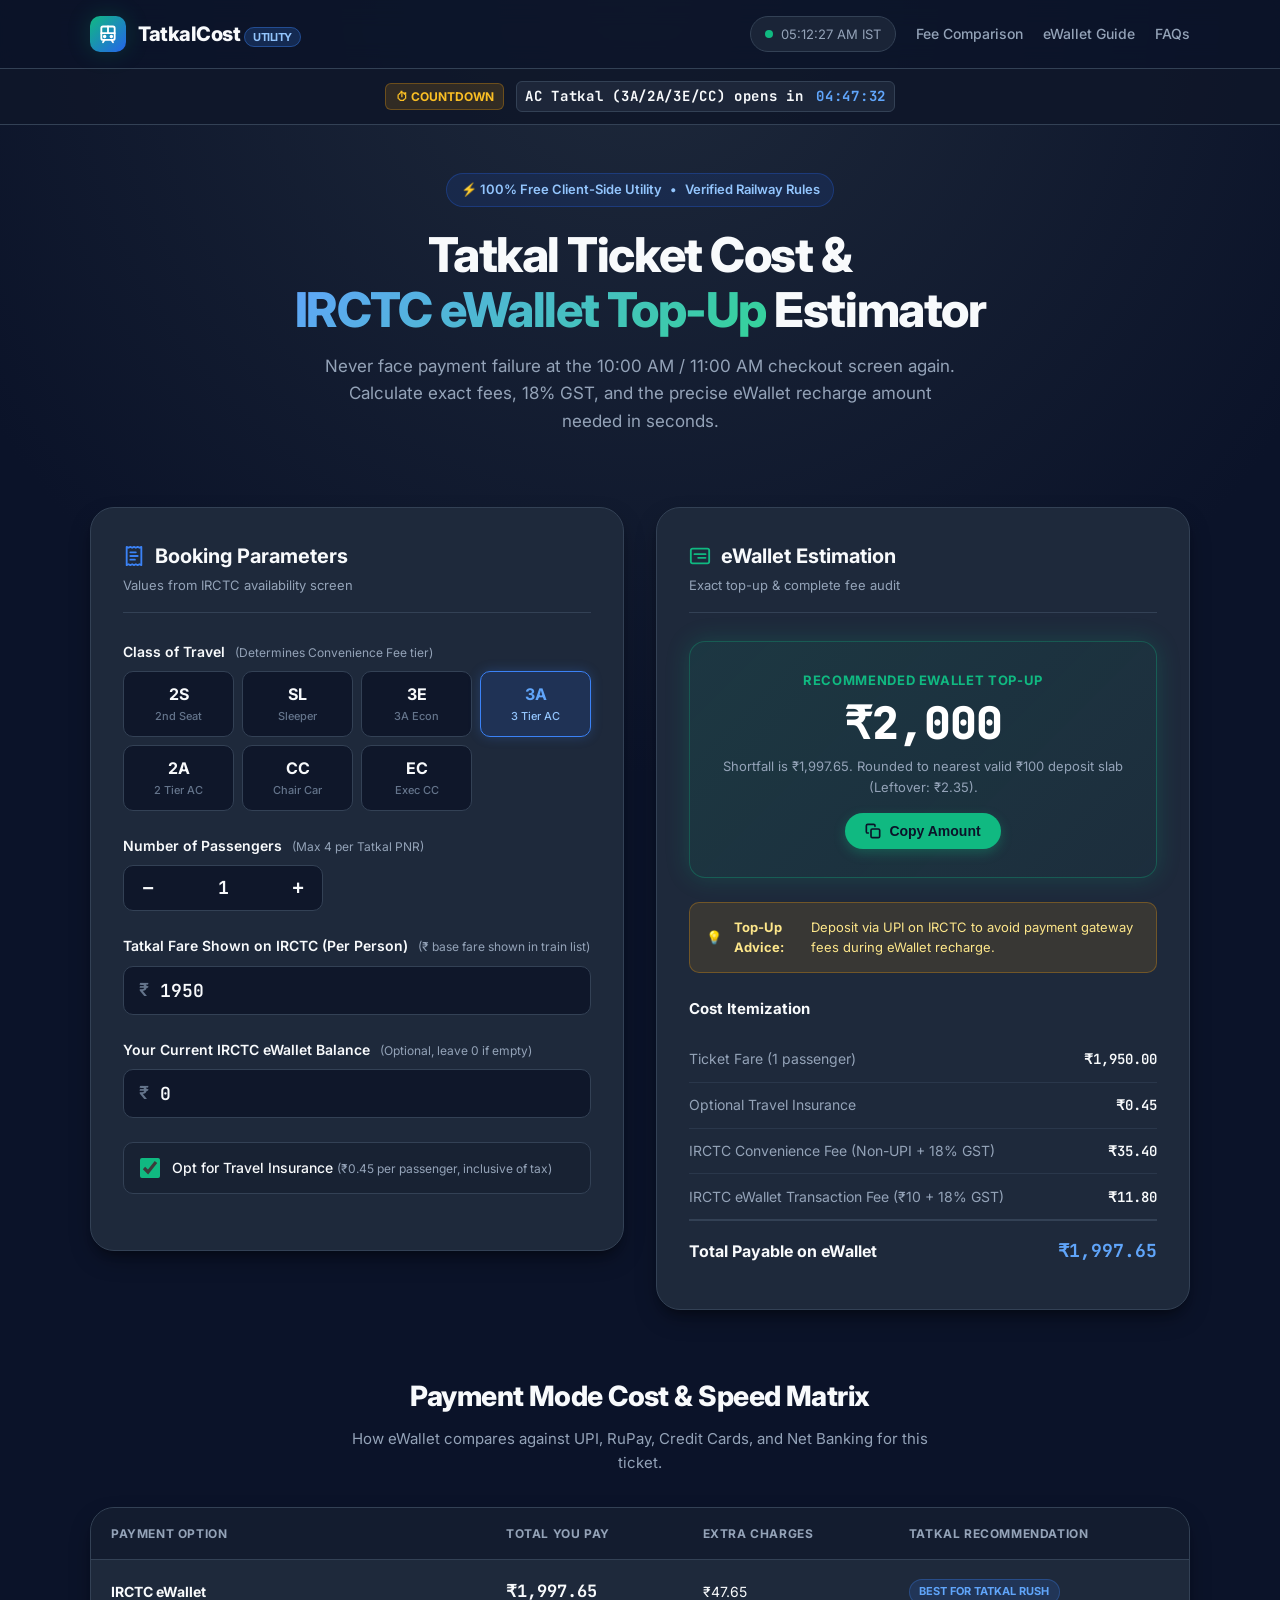
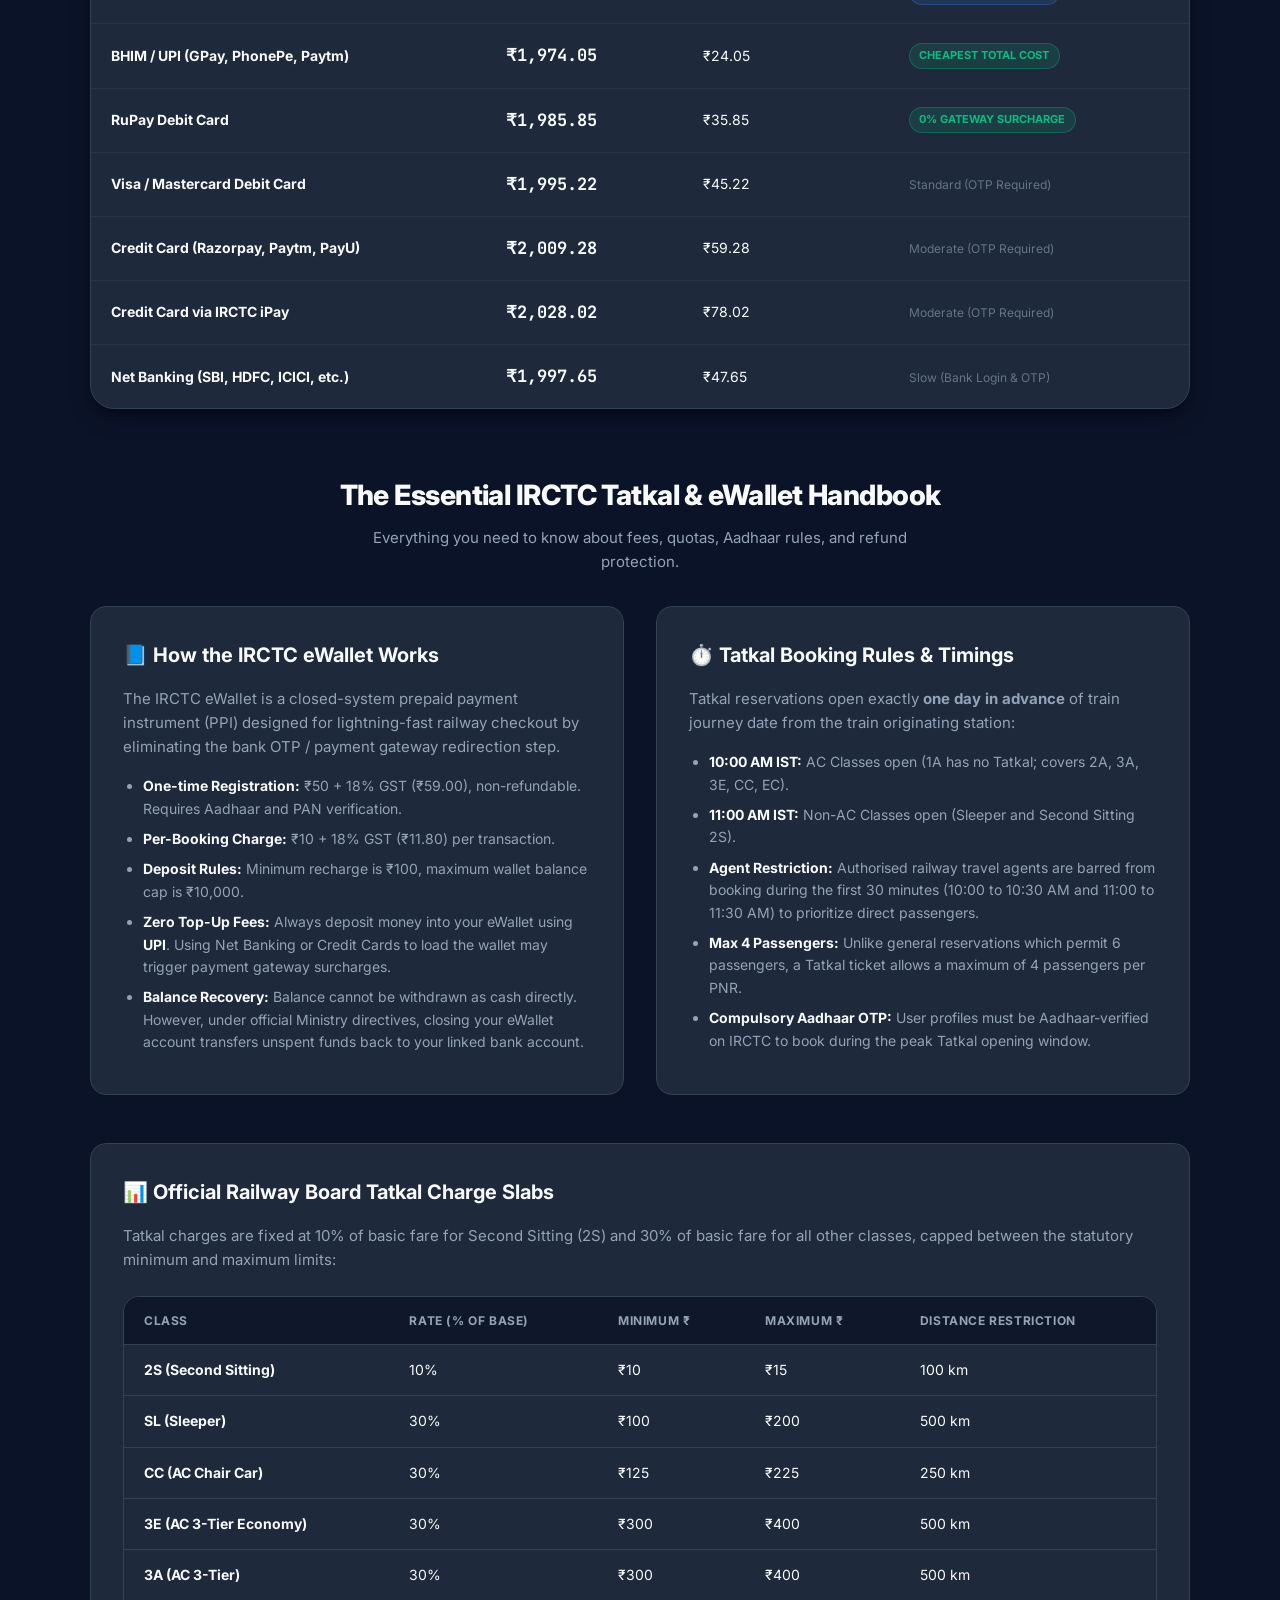
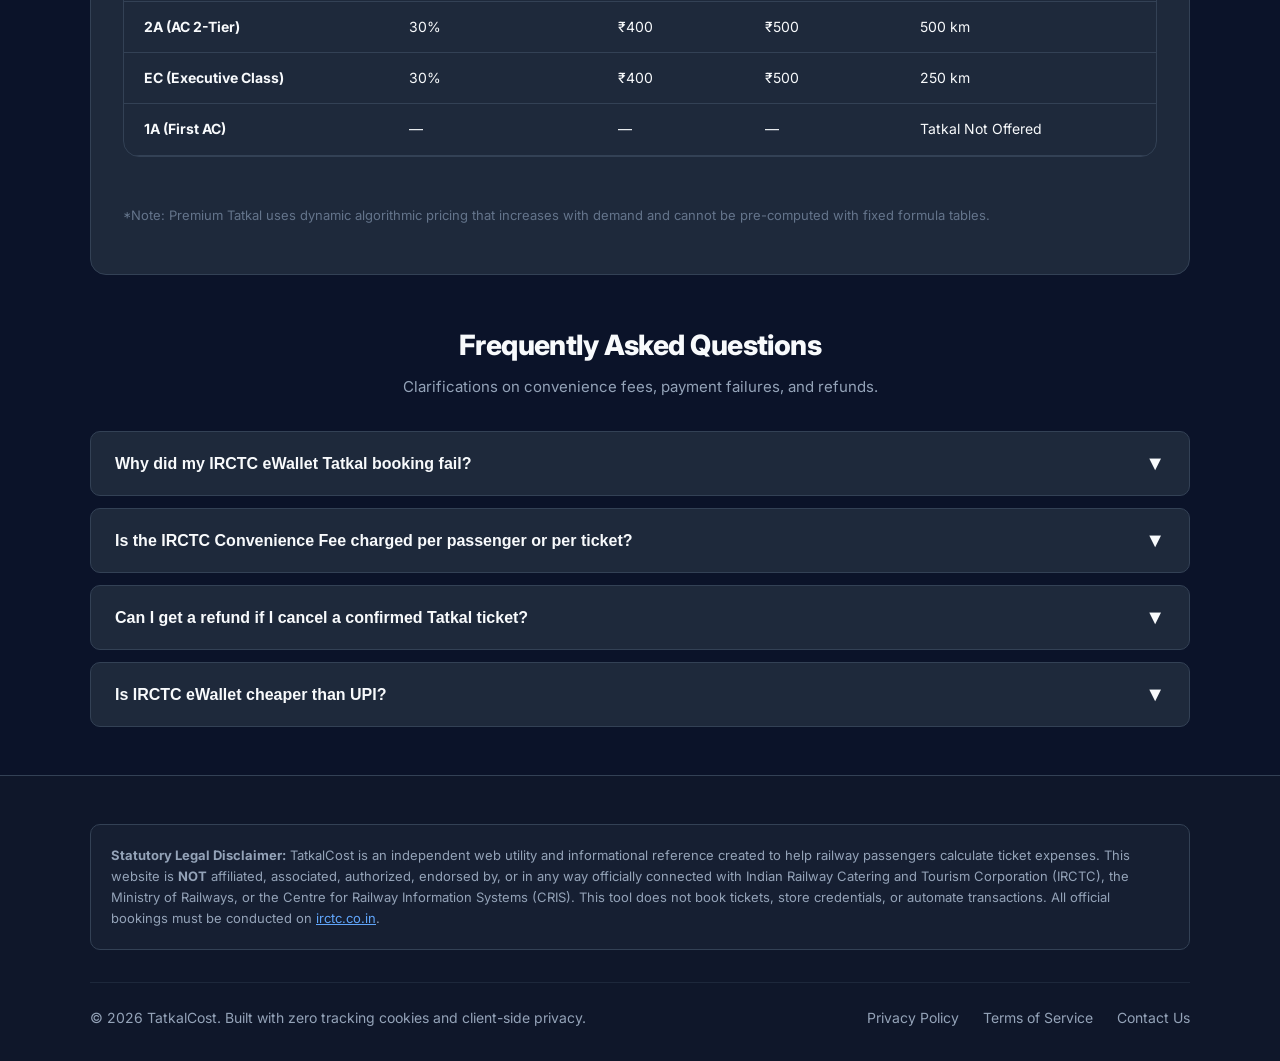
==== index.html @ 0578102b "feat(ui): complete calculator UI, payment matrix, guides, and policy pages" ====
<!DOCTYPE html>
<html lang="en">
<head>
  <meta charset="UTF-8">
  <meta name="viewport" content="width=device-width, initial-scale=1.0">
  <title>Tatkal Ticket Cost & IRCTC eWallet Top-Up Estimator | Live Fare Calculator</title>
  <meta name="description" content="Calculate the exact total payable for Indian Railways Tatkal tickets, find the precise IRCTC eWallet top-up amount needed, and compare payment gateway charges across UPI, Cards, and Net Banking.">
  <meta name="keywords" content="tatkal ticket cost, irctc ewallet top up calculator, irctc convenience fee, tatkal charges per class, irctc payment gateway charges, tatkal booking time">
  <link rel="canonical" href="https://tatkalcost.in/">

  <!-- Open Graph / Social Meta -->
  <meta property="og:type" content="website">
  <meta property="og:title" content="Tatkal Ticket Cost & IRCTC eWallet Top-Up Estimator">
  <meta property="og:description" content="Prevent Tatkal booking failure. Calculate the exact eWallet top-up amount needed including convenience fees and 18% GST before 10 AM / 11 AM.">
  <meta property="og:url" content="https://tatkalcost.in/">
  <meta name="twitter:card" content="summary_large_image">

  <!-- Stylesheets -->
  <link rel="stylesheet" href="css/tokens.css">
  <link rel="stylesheet" href="css/main.css">
  <link rel="stylesheet" href="css/responsive.css">

  <!-- Structured Data (JSON-LD) for SEO -->
  <script type="application/ld+json">
  {
    "@context": "https://schema.org",
    "@type": "WebApplication",
    "name": "Tatkal Ticket Cost & eWallet Estimator",
    "url": "https://tatkalcost.in/",
    "applicationCategory": "UtilityApplication",
    "operatingSystem": "All",
    "description": "Calculates real-world Tatkal ticket costs, IRCTC convenience fees, and exact eWallet deposit requirements for Indian Railways bookings.",
    "offers": {
      "@type": "Offer",
      "price": "0",
      "priceCurrency": "INR"
    }
  }
  </script>
</head>
<body>

  <!-- Site Navigation Header -->
  <header class="site-header">
    <div class="container nav-wrap">
      <a href="index.html" class="brand-logo" aria-label="TatkalCost Home">
        <div class="brand-icon">
          <svg width="20" height="20" viewBox="0 0 24 24" fill="none" stroke="currentColor" stroke-width="2.2" stroke-linecap="round" stroke-linejoin="round">
            <rect x="4" y="3" width="16" height="16" rx="2"></rect>
            <path d="M4 11h16"></path>
            <path d="M12 3v8"></path>
            <path d="m8 19-2 3"></path>
            <path d="m18 22-2-3"></path>
            <circle cx="8" cy="15" r="1"></circle>
            <circle cx="16" cy="15" r="1"></circle>
          </svg>
        </div>
        <span>TatkalCost<span class="brand-badge">Utility</span></span>
      </a>

      <div class="nav-actions">
        <div class="ist-pill" title="Synchronized Indian Standard Time">
          <span class="ist-dot"></span>
          <span id="ist-clock">Loading IST...</span>
        </div>
        <a href="#payment-matrix" class="nav-link">Fee Comparison</a>
        <a href="#ewallet-guide" class="nav-link">eWallet Guide</a>
        <a href="#faq-section" class="nav-link">FAQs</a>
      </div>
    </div>
  </header>

  <!-- Live Tatkal Countdown Banner -->
  <div class="countdown-banner" role="region" aria-label="Tatkal Opening Status">
    <div class="container countdown-content">
      <span id="tatkal-status-tag" class="countdown-tag tag-waiting">⏱ COUNTDOWN</span>
      <span id="tatkal-countdown-digits" class="countdown-digits">Calculating Tatkal opening window...</span>
    </div>
  </div>

  <main class="container">
    <!-- Hero Introduction -->
    <section class="hero-section">
      <div class="hero-pill">
        <span>⚡ 100% Free Client-Side Utility</span>
        <span>•</span>
        <span>Verified Railway Rules</span>
      </div>
      <h1 class="hero-title">
        Tatkal Ticket Cost & <br><span class="text-gradient">IRCTC eWallet Top-Up</span> Estimator
      </h1>
      <p class="hero-subtitle">
        Never face payment failure at the 10:00 AM / 11:00 AM checkout screen again. Calculate exact fees, 18% GST, and the precise eWallet recharge amount needed in seconds.
      </p>
    </section>

    <!-- Main Calculator Grid -->
    <div class="calculator-grid">
      <!-- Input Controls Card -->
      <section class="app-card" aria-labelledby="calc-input-heading">
        <div class="card-title-wrap">
          <div>
            <h2 id="calc-input-heading" class="card-title">
              <svg width="22" height="22" viewBox="0 0 24 24" fill="none" stroke="currentColor" stroke-width="2" stroke-linecap="round" stroke-linejoin="round" color="#3b82f6">
                <path d="M4 2v20l2-1 2 1 2-1 2 1 2-1 2 1 2-1 2 1V2l-2 1-2-1-2 1-2-1-2 1-2-1-2 1Z"></path>
                <path d="M14 8H8"></path>
                <path d="M16 12H8"></path>
                <path d="M13 16H8"></path>
              </svg>
              Booking Parameters
            </h2>
            <p class="card-subtitle">Values from IRCTC availability screen</p>
          </div>
        </div>

        <!-- 1. Travel Class Selector -->
        <div class="form-group">
          <label class="form-label">
            Class of Travel
            <span class="label-help">(Determines Convenience Fee tier)</span>
          </label>
          <div class="class-pills">
            <div>
              <input type="radio" id="class-2s" name="travel_class" value="2S" class="class-pill-input">
              <label for="class-2s" class="class-pill-label">
                <span class="pill-code">2S</span>
                <span class="pill-type">2nd Seat</span>
              </label>
            </div>
            <div>
              <input type="radio" id="class-sl" name="travel_class" value="SL" class="class-pill-input">
              <label for="class-sl" class="class-pill-label">
                <span class="pill-code">SL</span>
                <span class="pill-type">Sleeper</span>
              </label>
            </div>
            <div>
              <input type="radio" id="class-3e" name="travel_class" value="3E" class="class-pill-input">
              <label for="class-3e" class="class-pill-label">
                <span class="pill-code">3E</span>
                <span class="pill-type">3A Econ</span>
              </label>
            </div>
            <div>
              <input type="radio" id="class-3a" name="travel_class" value="3A" class="class-pill-input" checked>
              <label for="class-3a" class="class-pill-label">
                <span class="pill-code">3A</span>
                <span class="pill-type">3 Tier AC</span>
              </label>
            </div>
            <div>
              <input type="radio" id="class-2a" name="travel_class" value="2A" class="class-pill-input">
              <label for="class-2a" class="class-pill-label">
                <span class="pill-code">2A</span>
                <span class="pill-type">2 Tier AC</span>
              </label>
            </div>
            <div>
              <input type="radio" id="class-cc" name="travel_class" value="CC" class="class-pill-input">
              <label for="class-cc" class="class-pill-label">
                <span class="pill-code">CC</span>
                <span class="pill-type">Chair Car</span>
              </label>
            </div>
            <div>
              <input type="radio" id="class-ec" name="travel_class" value="EC" class="class-pill-input">
              <label for="class-ec" class="class-pill-label">
                <span class="pill-code">EC</span>
                <span class="pill-type">Exec CC</span>
              </label>
            </div>
          </div>
        </div>

        <!-- 2. Passenger Stepper -->
        <div class="form-group">
          <label class="form-label">
            Number of Passengers
            <span class="label-help">(Max 4 per Tatkal PNR)</span>
          </label>
          <div class="passenger-stepper">
            <button type="button" id="btn-pax-minus" class="step-btn" aria-label="Decrease passenger count">−</button>
            <span id="pax-count-display" class="step-value">1</span>
            <button type="button" id="btn-pax-plus" class="step-btn" aria-label="Increase passenger count">+</button>
          </div>
        </div>

        <!-- 3. Base Tatkal Fare Input -->
        <div class="form-group">
          <label for="base-fare-input" class="form-label">
            Tatkal Fare Shown on IRCTC (Per Person)
            <span class="label-help">(₹ base fare shown in train list)</span>
          </label>
          <div class="input-with-prefix">
            <span class="currency-prefix">₹</span>
            <input type="number" id="base-fare-input" class="text-input" value="1950" min="0" step="10" placeholder="e.g. 1950" required>
          </div>
        </div>

        <!-- 4. Current eWallet Balance Input -->
        <div class="form-group">
          <label for="wallet-bal-input" class="form-label">
            Your Current IRCTC eWallet Balance
            <span class="label-help">(Optional, leave 0 if empty)</span>
          </label>
          <div class="input-with-prefix">
            <span class="currency-prefix">₹</span>
            <input type="number" id="wallet-bal-input" class="text-input" value="0" min="0" step="50" placeholder="0">
          </div>
        </div>

        <!-- 5. Travel Insurance Checkbox -->
        <div class="form-group">
          <label class="checkbox-wrap">
            <input type="checkbox" id="insurance-toggle" class="custom-checkbox" checked>
            <div>
              <span class="checkbox-text">Opt for Travel Insurance</span>
              <span class="checkbox-subtext">(₹0.45 per passenger, inclusive of tax)</span>
            </div>
          </label>
        </div>
      </section>

      <!-- Results & Breakdown Card -->
      <section class="app-card" aria-labelledby="calc-output-heading">
        <div class="card-title-wrap">
          <div>
            <h2 id="calc-output-heading" class="card-title">
              <svg width="22" height="22" viewBox="0 0 24 24" fill="none" stroke="currentColor" stroke-width="2" stroke-linecap="round" stroke-linejoin="round" color="#10b981">
                <rect x="2" y="4" width="20" height="16" rx="2"></rect>
                <path d="M6 10h12"></path>
                <path d="M10 14h8"></path>
              </svg>
              eWallet Estimation
            </h2>
            <p class="card-subtitle">Exact top-up & complete fee audit</p>
          </div>
        </div>

        <!-- Hero Top-Up Pill Box -->
        <div class="result-hero-box">
          <div class="result-hero-label">Recommended eWallet Top-Up</div>
          <div id="res-topup-amount" class="result-hero-amount">₹2,000</div>
          <div id="res-topup-note" class="result-hero-note">Shortfall is ₹1,997.65. Rounded to nearest valid ₹100 deposit slab.</div>
          <div class="copy-btn-wrap">
            <button type="button" id="copy-amount-btn" class="btn-primary" aria-label="Copy top-up amount">
              <svg width="16" height="16" viewBox="0 0 24 24" fill="none" stroke="currentColor" stroke-width="2.5" stroke-linecap="round" stroke-linejoin="round">
                <rect x="9" y="9" width="13" height="13" rx="2" ry="2"></rect>
                <path d="M5 15H4a2 2 0 0 1-2-2V4a2 2 0 0 1 2-2h9a2 2 0 0 1 2 2v1"></path>
              </svg>
              Copy Amount
            </button>
          </div>
        </div>

        <!-- Dynamic Context Alert -->
        <div id="res-alert-box" class="alert-box alert-warning">
          💡 <strong>Top-Up Advice:</strong> Deposit via UPI on IRCTC to avoid payment gateway fees during eWallet recharge.
        </div>

        <!-- Granular Breakdown Table -->
        <h3 style="font-size:0.9375rem;font-weight:700;margin-top:1.5rem;color:var(--text-main);">Cost Itemization</h3>
        <table class="breakdown-table">
          <tbody>
            <tr>
              <td>Ticket Fare (<span id="breakdown-pax-count">1</span> passenger)</td>
              <td id="breakdown-ticket-fare">₹1,950.00</td>
            </tr>
            <tr>
              <td>Optional Travel Insurance</td>
              <td id="breakdown-insurance">₹0.45</td>
            </tr>
            <tr>
              <td>IRCTC Convenience Fee (Non-UPI + 18% GST)</td>
              <td id="breakdown-convenience-fee">₹35.40</td>
            </tr>
            <tr>
              <td>IRCTC eWallet Transaction Fee (₹10 + 18% GST)</td>
              <td id="breakdown-wallet-fee">₹11.80</td>
            </tr>
            <tr class="total-row">
              <td>Total Payable on eWallet</td>
              <td id="breakdown-total-payable">₹1,997.65</td>
            </tr>
          </tbody>
        </table>
      </section>
    </div>

    <!-- Multi-Payment Mode Comparison Section -->
    <section id="payment-matrix" class="editorial-hub">
      <div class="section-header-wrap">
        <h2 class="section-title">Payment Mode Cost & Speed Matrix</h2>
        <p class="section-subtitle">
          How eWallet compares against UPI, RuPay, Credit Cards, and Net Banking for this ticket.
        </p>
      </div>

      <div class="matrix-table-wrap">
        <table class="matrix-table">
          <thead>
            <tr>
              <th>Payment Option</th>
              <th>Total You Pay</th>
              <th>Extra Charges</th>
              <th>Tatkal Recommendation</th>
            </tr>
          </thead>
          <tbody id="matrix-tbody">
            <!-- Dynamically populated by js/app.js -->
          </tbody>
        </table>
      </div>
    </section>

    <!-- Comprehensive Editorial Guides (AdSense Quality Hub) -->
    <article id="ewallet-guide" class="editorial-hub">
      <div class="section-header-wrap">
        <h2 class="section-title">The Essential IRCTC Tatkal & eWallet Handbook</h2>
        <p class="section-subtitle">
          Everything you need to know about fees, quotas, Aadhaar rules, and refund protection.
        </p>
      </div>

      <div class="guide-grid">
        <!-- Guide 1: eWallet Master Guide -->
        <div class="guide-card">
          <h3>📘 How the IRCTC eWallet Works</h3>
          <p>
            The IRCTC eWallet is a closed-system prepaid payment instrument (PPI) designed for lightning-fast railway checkout by eliminating the bank OTP / payment gateway redirection step.
          </p>
          <ul class="guide-list">
            <li><strong>One-time Registration:</strong> ₹50 + 18% GST (₹59.00), non-refundable. Requires Aadhaar and PAN verification.</li>
            <li><strong>Per-Booking Charge:</strong> ₹10 + 18% GST (₹11.80) per transaction.</li>
            <li><strong>Deposit Rules:</strong> Minimum recharge is ₹100, maximum wallet balance cap is ₹10,000.</li>
            <li><strong>Zero Top-Up Fees:</strong> Always deposit money into your eWallet using <strong>UPI</strong>. Using Net Banking or Credit Cards to load the wallet may trigger payment gateway surcharges.</li>
            <li><strong>Balance Recovery:</strong> Balance cannot be withdrawn as cash directly. However, under official Ministry directives, closing your eWallet account transfers unspent funds back to your linked bank account.</li>
          </ul>
        </div>

        <!-- Guide 2: Tatkal Timings & Rules -->
        <div class="guide-card">
          <h3>⏱️ Tatkal Booking Rules & Timings</h3>
          <p>
            Tatkal reservations open exactly <strong>one day in advance</strong> of train journey date from the train originating station:
          </p>
          <ul class="guide-list">
            <li><strong>10:00 AM IST:</strong> AC Classes open (1A has no Tatkal; covers 2A, 3A, 3E, CC, EC).</li>
            <li><strong>11:00 AM IST:</strong> Non-AC Classes open (Sleeper and Second Sitting 2S).</li>
            <li><strong>Agent Restriction:</strong> Authorised railway travel agents are barred from booking during the first 30 minutes (10:00 to 10:30 AM and 11:00 to 11:30 AM) to prioritize direct passengers.</li>
            <li><strong>Max 4 Passengers:</strong> Unlike general reservations which permit 6 passengers, a Tatkal ticket allows a maximum of 4 passengers per PNR.</li>
            <li><strong>Compulsory Aadhaar OTP:</strong> User profiles must be Aadhaar-verified on IRCTC to book during the peak Tatkal opening window.</li>
          </ul>
        </div>
      </div>

      <!-- Verified Fare Slabs Table -->
      <section class="guide-card" style="margin-bottom:3rem;">
        <h3>📊 Official Railway Board Tatkal Charge Slabs</h3>
        <p>
          Tatkal charges are fixed at 10% of basic fare for Second Sitting (2S) and 30% of basic fare for all other classes, capped between the statutory minimum and maximum limits:
        </p>
        <div class="fare-table-wrap">
          <table class="fare-table">
            <thead>
              <tr>
                <th>Class</th>
                <th>Rate (% of Base)</th>
                <th>Minimum ₹</th>
                <th>Maximum ₹</th>
                <th>Distance Restriction</th>
              </tr>
            </thead>
            <tbody>
              <tr>
                <td><strong>2S (Second Sitting)</strong></td>
                <td>10%</td>
                <td>₹10</td>
                <td>₹15</td>
                <td>100 km</td>
              </tr>
              <tr>
                <td><strong>SL (Sleeper)</strong></td>
                <td>30%</td>
                <td>₹100</td>
                <td>₹200</td>
                <td>500 km</td>
              </tr>
              <tr>
                <td><strong>CC (AC Chair Car)</strong></td>
                <td>30%</td>
                <td>₹125</td>
                <td>₹225</td>
                <td>250 km</td>
              </tr>
              <tr>
                <td><strong>3E (AC 3-Tier Economy)</strong></td>
                <td>30%</td>
                <td>₹300</td>
                <td>₹400</td>
                <td>500 km</td>
              </tr>
              <tr>
                <td><strong>3A (AC 3-Tier)</strong></td>
                <td>30%</td>
                <td>₹300</td>
                <td>₹400</td>
                <td>500 km</td>
              </tr>
              <tr>
                <td><strong>2A (AC 2-Tier)</strong></td>
                <td>30%</td>
                <td>₹400</td>
                <td>₹500</td>
                <td>500 km</td>
              </tr>
              <tr>
                <td><strong>EC (Executive Class)</strong></td>
                <td>30%</td>
                <td>₹400</td>
                <td>₹500</td>
                <td>250 km</td>
              </tr>
              <tr>
                <td><strong>1A (First AC)</strong></td>
                <td>—</td>
                <td>—</td>
                <td>—</td>
                <td>Tatkal Not Offered</td>
              </tr>
            </tbody>
          </table>
        </div>
        <p style="font-size:0.8125rem;color:var(--text-dim);">
          *Note: Premium Tatkal uses dynamic algorithmic pricing that increases with demand and cannot be pre-computed with fixed formula tables.
        </p>
      </section>

      <!-- FAQ Accordion -->
      <section id="faq-section" class="faq-section">
        <div class="section-header-wrap">
          <h2 class="section-title">Frequently Asked Questions</h2>
          <p class="section-subtitle">Clarifications on convenience fees, payment failures, and refunds.</p>
        </div>

        <div class="faq-item">
          <button class="faq-question">
            <span>Why did my IRCTC eWallet Tatkal booking fail?</span>
            <span class="faq-icon">▼</span>
          </button>
          <div class="faq-answer">
            The most common cause is having insufficient funds by just a few rupees. Many passengers top up only the ticket fare (e.g., ₹1,950), forgetting that IRCTC adds ₹35.40 in convenience fees and ₹11.80 for the eWallet transaction. At the final screen, the total is ₹1,997.20. IRCTC does not allow mid-session wallet top-ups, causing instant transaction failure and seat loss.
          </div>
        </div>

        <div class="faq-item">
          <button class="faq-question">
            <span>Is the IRCTC Convenience Fee charged per passenger or per ticket?</span>
            <span class="faq-icon">▼</span>
          </button>
          <div class="faq-answer">
            The IRCTC convenience fee is charged <strong>strictly per transaction (per PNR)</strong>, not per passenger. Whether you book for 1 passenger or 4 passengers on the same ticket, you pay the convenience fee only once (₹23.60 via UPI or ₹35.40 via Non-UPI/eWallet for AC classes).
          </div>
        </div>

        <div class="faq-item">
          <button class="faq-question">
            <span>Can I get a refund if I cancel a confirmed Tatkal ticket?</span>
            <span class="faq-icon">▼</span>
          </button>
          <div class="faq-answer">
            As a standard rule, <strong>no refund</strong> is granted on the cancellation of confirmed Tatkal tickets. Full fare refunds (less clerkage) are only issued under special operational circumstances, such as: train cancelled by railways, train running more than 3 hours late at journey originating station, or train diverted and the passenger chooses not to travel.
          </div>
        </div>

        <div class="faq-item">
          <button class="faq-question">
            <span>Is IRCTC eWallet cheaper than UPI?</span>
            <span class="faq-icon">▼</span>
          </button>
          <div class="faq-answer">
            No, the eWallet is actually more expensive per booking. While UPI attracts a convenience fee of ₹11.80 (Non-AC) or ₹23.60 (AC) with ₹0 gateway fee, eWallet attracts the higher Non-UPI convenience fee (₹17.70 or ₹35.40) PLUS a ₹11.80 eWallet fee. Passengers use eWallet purely for <strong>speed and reliability</strong>, avoiding bank OTP delays during the intense 2-minute Tatkal window.
          </div>
        </div>
      </section>
    </article>
  </main>

  <!-- Interactive Toast Feedback -->
  <div id="toast-notice" class="toast-notice" role="alert" aria-live="polite">
    ✓ Copied to clipboard!
  </div>

  <!-- Site Footer & Legal Disclaimers -->
  <footer class="site-footer">
    <div class="container">
      <div class="footer-disclaimer-box">
        <strong>Statutory Legal Disclaimer:</strong> TatkalCost is an independent web utility and informational reference created to help railway passengers calculate ticket expenses. This website is <strong>NOT</strong> affiliated, associated, authorized, endorsed by, or in any way officially connected with Indian Railway Catering and Tourism Corporation (IRCTC), the Ministry of Railways, or the Centre for Railway Information Systems (CRIS). This tool does not book tickets, store credentials, or automate transactions. All official bookings must be conducted on <a href="https://www.irctc.co.in" target="_blank" rel="noopener noreferrer" style="color:#60a5fa;">irctc.co.in</a>.
      </div>

      <div class="footer-nav">
        <div>
          © 2026 TatkalCost. Built with zero tracking cookies and client-side privacy.
        </div>
        <div class="footer-links">
          <a href="privacy.html">Privacy Policy</a>
          <a href="terms.html">Terms of Service</a>
          <a href="contact.html">Contact Us</a>
        </div>
      </div>
    </div>
  </footer>

  <!-- Scripts -->
  <script src="js/constants.js"></script>
  <script src="js/calculator.js"></script>
  <script src="js/countdown.js"></script>
  <script src="js/app.js"></script>
</body>
</html>
---- css/tokens.css ----
/**
 * tokens.css - Design Tokens & Custom Properties
 * Defines colors, typography, elevations, spacing, and micro-animation durations.
 */

:root {
  /* Brand & Core Palette */
  --bg-primary: #0b1329;
  --bg-secondary: #0f172a;
  --bg-card: #1e293b;
  --bg-card-hover: #24344d;
  --bg-surface: rgba(30, 41, 59, 0.7);
  --border-subtle: #334155;
  --border-focus: #3b82f6;

  /* Accent Colors */
  --emerald-500: #10b981;
  --emerald-600: #059669;
  --emerald-glow: rgba(16, 185, 129, 0.25);

  --amber-400: #fbbf24;
  --amber-500: #f59e0b;
  --amber-glow: rgba(245, 158, 11, 0.25);

  --blue-500: #3b82f6;
  --blue-600: #2563eb;
  --blue-glow: rgba(37, 99, 235, 0.25);

  --rose-500: #f43f5e;
  --rose-glow: rgba(244, 63, 94, 0.25);

  /* Typography */
  --text-main: #f8fafc;
  --text-muted: #94a3b8;
  --text-dim: #64748b;
  --text-inverse: #0b1329;

  --font-sans: 'Inter', -apple-system, BlinkMacSystemFont, 'Segoe UI', Roboto, Helvetica, Arial, sans-serif;
  --font-mono: 'JetBrains Mono', 'SFMono-Regular', Consolas, 'Liberation Mono', Menlo, monospace;

  /* Radii */
  --radius-sm: 6px;
  --radius-md: 10px;
  --radius-lg: 16px;
  --radius-xl: 24px;
  --radius-full: 9999px;

  /* Shadows */
  --shadow-sm: 0 1px 2px rgba(0, 0, 0, 0.2);
  --shadow-md: 0 4px 12px rgba(0, 0, 0, 0.3);
  --shadow-lg: 0 10px 25px -5px rgba(0, 0, 0, 0.4), 0 8px 10px -6px rgba(0, 0, 0, 0.3);
  --shadow-glow-emerald: 0 0 25px rgba(16, 185, 129, 0.2);
  --shadow-glow-amber: 0 0 25px rgba(245, 158, 11, 0.2);

  /* Transitions */
  --transition-fast: 150ms cubic-bezier(0.4, 0, 0.2, 1);
  --transition-normal: 250ms cubic-bezier(0.4, 0, 0.2, 1);
}
---- css/main.css ----
/**
 * main.css - Core Styling, Layouts, and Components
 * High aesthetic, fintech-inspired Indian Railways web application.
 */

@import url('https://fonts.googleapis.com/css2?family=Inter:wght@400;500;600;700;800&family=JetBrains+Mono:wght@500;700&display=swap');
@import url('./tokens.css');

/* CSS Reset & Base */
*, *::before, *::after {
  box-sizing: border-box;
  margin: 0;
  padding: 0;
}

html {
  font-family: var(--font-sans);
  background-color: var(--bg-primary);
  color: var(--text-main);
  scroll-behavior: smooth;
  -webkit-font-smoothing: antialiased;
}

body {
  min-height: 100vh;
  display: flex;
  flex-direction: column;
  background: radial-gradient(circle at 50% 0%, #1e293b 0%, #0b1329 70%);
  background-attachment: fixed;
  line-height: 1.6;
}

/* Layout Utilities */
.container {
  width: 100%;
  max-width: 1140px;
  margin: 0 auto;
  padding: 0 1.25rem;
}

/* Header & Nav */
.site-header {
  border-bottom: 1px solid var(--border-subtle);
  background: rgba(11, 19, 41, 0.85);
  backdrop-filter: blur(12px);
  position: sticky;
  top: 0;
  z-index: 50;
}

.nav-wrap {
  display: flex;
  align-items: center;
  justify-content: space-between;
  height: 4.25rem;
}

.brand-logo {
  display: flex;
  align-items: center;
  gap: 0.75rem;
  text-decoration: none;
  color: var(--text-main);
  font-weight: 800;
  font-size: 1.25rem;
  letter-spacing: -0.025em;
}

.brand-icon {
  width: 2.25rem;
  height: 2.25rem;
  background: linear-gradient(135deg, var(--emerald-500), var(--blue-600));
  border-radius: var(--radius-md);
  display: flex;
  align-items: center;
  justify-content: center;
  color: #fff;
  box-shadow: var(--shadow-glow-emerald);
}

.brand-badge {
  font-size: 0.6875rem;
  font-weight: 700;
  background: rgba(59, 130, 246, 0.2);
  color: #93c5fd;
  border: 1px solid rgba(59, 130, 246, 0.4);
  padding: 0.15rem 0.5rem;
  border-radius: var(--radius-full);
  text-transform: uppercase;
  margin-left: 0.25rem;
}

.nav-actions {
  display: flex;
  align-items: center;
  gap: 1.25rem;
}

.ist-pill {
  display: flex;
  align-items: center;
  gap: 0.5rem;
  background: rgba(30, 41, 59, 0.8);
  border: 1px solid var(--border-subtle);
  padding: 0.4rem 0.875rem;
  border-radius: var(--radius-full);
  font-size: 0.8125rem;
  color: var(--text-muted);
}

.ist-dot {
  width: 0.5rem;
  height: 0.5rem;
  background-color: var(--emerald-500);
  border-radius: 50%;
  animation: pulse-dot 2s infinite;
}

.nav-link {
  color: var(--text-muted);
  text-decoration: none;
  font-size: 0.875rem;
  font-weight: 500;
  transition: color var(--transition-fast);
}

.nav-link:hover {
  color: var(--text-main);
}

/* Banner / Tatkal Countdown Bar */
.countdown-banner {
  background: rgba(15, 23, 42, 0.9);
  border-bottom: 1px solid var(--border-subtle);
  padding: 0.75rem 0;
  text-align: center;
  font-size: 0.875rem;
}

.countdown-content {
  display: flex;
  align-items: center;
  justify-content: center;
  gap: 0.75rem;
  flex-wrap: wrap;
}

.countdown-tag {
  display: inline-flex;
  align-items: center;
  gap: 0.35rem;
  padding: 0.2rem 0.6rem;
  border-radius: var(--radius-sm);
  font-size: 0.75rem;
  font-weight: 700;
  text-transform: uppercase;
}

.tag-active {
  background: rgba(16, 185, 129, 0.15);
  color: var(--emerald-500);
  border: 1px solid rgba(16, 185, 129, 0.3);
}

.tag-waiting {
  background: rgba(245, 158, 11, 0.15);
  color: var(--amber-400);
  border: 1px solid rgba(245, 158, 11, 0.3);
}

.countdown-digits {
  font-family: var(--font-mono);
  font-weight: 700;
  color: var(--text-main);
  background: rgba(30, 41, 59, 0.9);
  padding: 0.2rem 0.5rem;
  border-radius: var(--radius-sm);
  border: 1px solid var(--border-subtle);
  letter-spacing: 0.05em;
}

/* Hero Section */
.hero-section {
  padding: 3rem 0 2rem;
  text-align: center;
}

.hero-pill {
  display: inline-flex;
  align-items: center;
  gap: 0.5rem;
  padding: 0.35rem 0.85rem;
  border-radius: var(--radius-full);
  background: rgba(37, 99, 235, 0.12);
  border: 1px solid rgba(37, 99, 235, 0.3);
  color: #93c5fd;
  font-size: 0.8125rem;
  font-weight: 600;
  margin-bottom: 1.25rem;
}

.hero-title {
  font-size: clamp(2rem, 4vw, 3rem);
  font-weight: 800;
  line-height: 1.15;
  letter-spacing: -0.03em;
  margin-bottom: 1rem;
}

.text-gradient {
  background: linear-gradient(135deg, #60a5fa 0%, #34d399 100%);
  -webkit-background-clip: text;
  -webkit-text-fill-color: transparent;
}

.hero-subtitle {
  color: var(--text-muted);
  font-size: 1.0625rem;
  max-width: 640px;
  margin: 0 auto;
}

/* App Main Calculator Grid */
.calculator-grid {
  display: grid;
  grid-template-columns: 1fr 1fr;
  gap: 2rem;
  margin: 2.5rem 0 4rem;
  align-items: start;
}

/* Cards */
.app-card {
  background: var(--bg-card);
  border: 1px solid var(--border-subtle);
  border-radius: var(--radius-xl);
  padding: 2rem;
  box-shadow: var(--shadow-lg);
  position: relative;
}

.card-title-wrap {
  display: flex;
  align-items: center;
  justify-content: space-between;
  margin-bottom: 1.75rem;
  padding-bottom: 1rem;
  border-bottom: 1px solid var(--border-subtle);
}

.card-title {
  font-size: 1.25rem;
  font-weight: 700;
  display: flex;
  align-items: center;
  gap: 0.6rem;
}

.card-subtitle {
  color: var(--text-muted);
  font-size: 0.8125rem;
  margin-top: 0.2rem;
}

/* Input Controls */
.form-group {
  margin-bottom: 1.5rem;
}

.form-label {
  display: block;
  font-size: 0.875rem;
  font-weight: 600;
  color: var(--text-main);
  margin-bottom: 0.5rem;
}

.label-help {
  font-size: 0.75rem;
  font-weight: 400;
  color: var(--text-muted);
  margin-left: 0.35rem;
}

/* Segmented Class Selector */
.class-pills {
  display: grid;
  grid-template-columns: repeat(4, 1fr);
  gap: 0.5rem;
}

.class-pill-input {
  display: none;
}

.class-pill-label {
  display: flex;
  flex-direction: column;
  align-items: center;
  justify-content: center;
  padding: 0.65rem 0.25rem;
  background: var(--bg-secondary);
  border: 1px solid var(--border-subtle);
  border-radius: var(--radius-md);
  cursor: pointer;
  transition: all var(--transition-fast);
  text-align: center;
}

.pill-code {
  font-weight: 700;
  font-size: 1rem;
  color: var(--text-main);
}

.pill-type {
  font-size: 0.6875rem;
  font-weight: 500;
  color: var(--text-dim);
}

.class-pill-label:hover {
  background: var(--bg-card-hover);
  border-color: #475569;
}

.class-pill-input:checked + .class-pill-label {
  background: rgba(37, 99, 235, 0.15);
  border-color: var(--blue-500);
  box-shadow: 0 0 12px rgba(59, 130, 246, 0.25);
}

.class-pill-input:checked + .class-pill-label .pill-code {
  color: #60a5fa;
}

.class-pill-input:checked + .class-pill-label .pill-type {
  color: #93c5fd;
}

/* Passenger Stepper */
.passenger-stepper {
  display: flex;
  align-items: center;
  background: var(--bg-secondary);
  border: 1px solid var(--border-subtle);
  border-radius: var(--radius-md);
  overflow: hidden;
  max-width: 200px;
}

.step-btn {
  background: transparent;
  border: none;
  color: var(--text-main);
  font-size: 1.25rem;
  font-weight: 700;
  width: 3rem;
  height: 2.75rem;
  display: flex;
  align-items: center;
  justify-content: center;
  cursor: pointer;
  transition: background var(--transition-fast);
}

.step-btn:hover {
  background: var(--bg-card-hover);
}

.step-value {
  flex: 1;
  text-align: center;
  font-size: 1.125rem;
  font-weight: 700;
  font-family: var(--font-mono);
}

/* Number Input with Prefix */
.input-with-prefix {
  position: relative;
  display: flex;
  align-items: center;
}

.currency-prefix {
  position: absolute;
  left: 1rem;
  color: var(--text-dim);
  font-size: 1.125rem;
  font-weight: 600;
  pointer-events: none;
}

.text-input {
  width: 100%;
  padding: 0.75rem 1rem 0.75rem 2.25rem;
  background: var(--bg-secondary);
  border: 1px solid var(--border-subtle);
  border-radius: var(--radius-md);
  color: var(--text-main);
  font-size: 1.125rem;
  font-family: var(--font-mono);
  font-weight: 600;
  outline: none;
  transition: border-color var(--transition-fast), box-shadow var(--transition-fast);
}

.text-input:focus {
  border-color: var(--border-focus);
  box-shadow: 0 0 0 3px rgba(59, 130, 246, 0.2);
}

/* Checkbox Toggle */
.checkbox-wrap {
  display: flex;
  align-items: flex-start;
  gap: 0.75rem;
  cursor: pointer;
  user-select: none;
  background: rgba(15, 23, 42, 0.4);
  padding: 0.75rem 1rem;
  border-radius: var(--radius-md);
  border: 1px solid var(--border-subtle);
}

.custom-checkbox {
  width: 1.25rem;
  height: 1.25rem;
  accent-color: var(--emerald-500);
  cursor: pointer;
  margin-top: 0.15rem;
}

.checkbox-text {
  font-size: 0.875rem;
  color: var(--text-main);
  font-weight: 500;
}

.checkbox-subtext {
  font-size: 0.75rem;
  color: var(--text-muted);
}

/* Results Card Styling */
.result-hero-box {
  background: linear-gradient(135deg, rgba(16, 185, 129, 0.1) 0%, rgba(5, 150, 105, 0.05) 100%);
  border: 1px solid rgba(16, 185, 129, 0.3);
  border-radius: var(--radius-lg);
  padding: 1.75rem;
  text-align: center;
  margin-bottom: 1.5rem;
  position: relative;
  box-shadow: var(--shadow-glow-emerald);
}

.result-hero-label {
  font-size: 0.8125rem;
  text-transform: uppercase;
  letter-spacing: 0.05em;
  font-weight: 700;
  color: var(--emerald-500);
  margin-bottom: 0.5rem;
}

.result-hero-amount {
  font-size: clamp(2.25rem, 3.5vw, 3.25rem);
  font-weight: 800;
  font-family: var(--font-mono);
  color: #fff;
  line-height: 1.1;
  letter-spacing: -0.02em;
}

.result-hero-note {
  font-size: 0.8125rem;
  color: var(--text-muted);
  margin-top: 0.5rem;
}

.copy-btn-wrap {
  margin-top: 1rem;
}

.btn-primary {
  display: inline-flex;
  align-items: center;
  justify-content: center;
  gap: 0.5rem;
  background: var(--emerald-500);
  color: var(--text-inverse);
  font-weight: 700;
  font-size: 0.875rem;
  padding: 0.6rem 1.25rem;
  border-radius: var(--radius-full);
  border: none;
  cursor: pointer;
  transition: all var(--transition-fast);
  box-shadow: 0 4px 12px rgba(16, 185, 129, 0.3);
}

.btn-primary:hover {
  background: #34d399;
  transform: translateY(-1px);
}

.btn-primary:active {
  transform: translateY(0);
}

/* Alert Boxes */
.alert-box {
  padding: 0.875rem 1rem;
  border-radius: var(--radius-md);
  font-size: 0.8125rem;
  display: flex;
  align-items: center;
  gap: 0.75rem;
  margin-bottom: 1.25rem;
}

.alert-success {
  background: rgba(16, 185, 129, 0.12);
  border: 1px solid rgba(16, 185, 129, 0.3);
  color: #a7f3d0;
}

.alert-warning {
  background: rgba(245, 158, 11, 0.12);
  border: 1px solid rgba(245, 158, 11, 0.3);
  color: #fde68a;
}

.alert-danger {
  background: rgba(239, 68, 68, 0.12);
  border: 1px solid rgba(239, 68, 68, 0.3);
  color: #fecaca;
}

/* Breakdown List */
.breakdown-table {
  width: 100%;
  border-collapse: collapse;
  font-size: 0.875rem;
  margin-top: 1rem;
}

.breakdown-table tr {
  border-bottom: 1px solid rgba(51, 65, 85, 0.6);
}

.breakdown-table td {
  padding: 0.7rem 0;
  color: var(--text-muted);
}

.breakdown-table td:last-child {
  text-align: right;
  font-family: var(--font-mono);
  font-weight: 600;
  color: var(--text-main);
}

.breakdown-table tr.total-row {
  border-bottom: none;
  border-top: 2px solid var(--border-subtle);
}

.breakdown-table tr.total-row td {
  padding-top: 1rem;
  font-weight: 700;
  font-size: 1rem;
  color: var(--text-main);
}

.breakdown-table tr.total-row td:last-child {
  color: #60a5fa;
  font-size: 1.125rem;
}

/* Payment Comparison Matrix Section */
.section-header-wrap {
  text-align: center;
  margin-bottom: 2rem;
}

.section-title {
  font-size: 1.75rem;
  font-weight: 800;
  letter-spacing: -0.02em;
  margin-bottom: 0.5rem;
}

.section-subtitle {
  color: var(--text-muted);
  font-size: 0.9375rem;
  max-width: 600px;
  margin: 0 auto;
}

.matrix-table-wrap {
  background: var(--bg-card);
  border: 1px solid var(--border-subtle);
  border-radius: var(--radius-xl);
  overflow-x: auto;
  box-shadow: var(--shadow-lg);
  margin-bottom: 4rem;
}

.matrix-table {
  width: 100%;
  border-collapse: collapse;
  text-align: left;
  font-size: 0.875rem;
}

.matrix-table th {
  background: rgba(15, 23, 42, 0.7);
  padding: 1rem 1.25rem;
  font-weight: 700;
  color: var(--text-muted);
  text-transform: uppercase;
  font-size: 0.75rem;
  letter-spacing: 0.05em;
  border-bottom: 1px solid var(--border-subtle);
}

.matrix-table td {
  padding: 1.125rem 1.25rem;
  border-bottom: 1px solid rgba(51, 65, 85, 0.5);
  vertical-align: middle;
}

.matrix-table tr:last-child td {
  border-bottom: none;
}

.matrix-table tr:hover td {
  background: rgba(30, 41, 59, 0.5);
}

.matrix-mode-name {
  font-weight: 700;
  color: var(--text-main);
  display: flex;
  align-items: center;
  gap: 0.5rem;
}

.matrix-total {
  font-family: var(--font-mono);
  font-weight: 700;
  font-size: 1.0625rem;
  color: var(--text-main);
}

.matrix-badge {
  display: inline-block;
  padding: 0.2rem 0.6rem;
  border-radius: var(--radius-full);
  font-size: 0.6875rem;
  font-weight: 700;
  text-transform: uppercase;
}

.badge-green {
  background: rgba(16, 185, 129, 0.15);
  color: var(--emerald-500);
  border: 1px solid rgba(16, 185, 129, 0.3);
}

.badge-blue {
  background: rgba(59, 130, 246, 0.15);
  color: #60a5fa;
  border: 1px solid rgba(59, 130, 246, 0.3);
}

/* Editorial Guide & Knowledge Hub */
.editorial-hub {
  margin: 3rem 0;
}

.guide-grid {
  display: grid;
  grid-template-columns: 1fr 1fr;
  gap: 2rem;
  margin-bottom: 3rem;
}

.guide-card {
  background: var(--bg-card);
  border: 1px solid var(--border-subtle);
  border-radius: var(--radius-lg);
  padding: 2rem;
}

.guide-card h3 {
  font-size: 1.25rem;
  font-weight: 700;
  margin-bottom: 1rem;
  color: #f8fafc;
}

.guide-card p {
  color: var(--text-muted);
  font-size: 0.9375rem;
  margin-bottom: 1rem;
}

.guide-list {
  padding-left: 1.25rem;
  color: var(--text-muted);
  font-size: 0.875rem;
}

.guide-list li {
  margin-bottom: 0.5rem;
}

.guide-list strong {
  color: var(--text-main);
}

/* Reference Fare Table */
.fare-table-wrap {
  background: var(--bg-card);
  border: 1px solid var(--border-subtle);
  border-radius: var(--radius-lg);
  overflow-x: auto;
  margin: 1.5rem 0 3rem;
}

.fare-table {
  width: 100%;
  border-collapse: collapse;
  font-size: 0.875rem;
}

.fare-table th, .fare-table td {
  padding: 0.875rem 1.25rem;
  text-align: left;
  border-bottom: 1px solid var(--border-subtle);
}

.fare-table th {
  background: var(--bg-secondary);
  color: var(--text-muted);
  font-size: 0.75rem;
  text-transform: uppercase;
  letter-spacing: 0.05em;
}

/* FAQ Accordion */
.faq-section {
  margin: 3rem 0;
}

.faq-item {
  background: var(--bg-card);
  border: 1px solid var(--border-subtle);
  border-radius: var(--radius-md);
  margin-bottom: 0.75rem;
  overflow: hidden;
}

.faq-question {
  width: 100%;
  padding: 1.25rem 1.5rem;
  background: transparent;
  border: none;
  color: var(--text-main);
  font-size: 1rem;
  font-weight: 600;
  text-align: left;
  display: flex;
  align-items: center;
  justify-content: space-between;
  cursor: pointer;
  transition: background var(--transition-fast);
}

.faq-question:hover {
  background: var(--bg-card-hover);
}

.faq-icon {
  font-size: 1.25rem;
  transition: transform var(--transition-normal);
}

.faq-item.open .faq-icon {
  transform: rotate(180deg);
}

.faq-answer {
  display: none;
  padding: 0 1.5rem 1.25rem;
  color: var(--text-muted);
  font-size: 0.9375rem;
  line-height: 1.6;
}

.faq-item.open .faq-answer {
  display: block;
}

/* Toast Notification */
.toast-notice {
  position: fixed;
  bottom: 2rem;
  right: 2rem;
  background: #10b981;
  color: #0b1329;
  font-weight: 700;
  font-size: 0.875rem;
  padding: 0.75rem 1.25rem;
  border-radius: var(--radius-full);
  box-shadow: 0 10px 25px rgba(0, 0, 0, 0.4);
  display: flex;
  align-items: center;
  gap: 0.5rem;
  transform: translateY(150%);
  opacity: 0;
  transition: all var(--transition-normal);
  z-index: 100;
}

.toast-notice.show {
  transform: translateY(0);
  opacity: 1;
}

/* Footer & Disclaimers */
.site-footer {
  margin-top: auto;
  border-top: 1px solid var(--border-subtle);
  background: var(--bg-secondary);
  padding: 3rem 0 2rem;
  font-size: 0.875rem;
  color: var(--text-muted);
}

.footer-disclaimer-box {
  background: rgba(30, 41, 59, 0.5);
  border: 1px solid var(--border-subtle);
  border-radius: var(--radius-md);
  padding: 1.25rem;
  margin-bottom: 2rem;
  font-size: 0.8125rem;
  line-height: 1.6;
}

.footer-nav {
  display: flex;
  align-items: center;
  justify-content: space-between;
  flex-wrap: wrap;
  gap: 1rem;
  padding-top: 1.5rem;
  border-top: 1px solid rgba(51, 65, 85, 0.4);
}

.footer-links {
  display: flex;
  gap: 1.5rem;
}

.footer-links a {
  color: var(--text-muted);
  text-decoration: none;
  transition: color var(--transition-fast);
}

.footer-links a:hover {
  color: var(--text-main);
}

/* Pulse animation */
@keyframes pulse-dot {
  0% { transform: scale(0.95); opacity: 0.7; }
  50% { transform: scale(1.15); opacity: 1; }
  100% { transform: scale(0.95); opacity: 0.7; }
}
---- css/responsive.css ----
/**
 * responsive.css - Media Queries & Mobile Optimizations
 * Mobile-first adjustments for small screens (375px), tablets (768px), and desktops.
 */

/* Tablets & Small Desktops (max-width: 960px) */
@media (max-width: 960px) {
  .calculator-grid {
    grid-template-columns: 1fr;
    gap: 1.75rem;
  }

  .guide-grid {
    grid-template-columns: 1fr;
    gap: 1.5rem;
  }
}

/* Mobile Devices (max-width: 640px) */
@media (max-width: 640px) {
  .container {
    padding: 0 1rem;
  }

  .site-header {
    height: auto;
  }

  .nav-wrap {
    height: 3.75rem;
  }

  .brand-logo {
    font-size: 1.1rem;
  }

  .brand-badge {
    display: none;
  }

  .ist-pill {
    padding: 0.3rem 0.65rem;
    font-size: 0.75rem;
  }

  .hero-section {
    padding: 2rem 0 1.5rem;
  }

  .hero-title {
    font-size: 1.75rem;
  }

  .hero-subtitle {
    font-size: 0.9375rem;
  }

  .app-card {
    padding: 1.25rem;
    border-radius: var(--radius-lg);
  }

  .class-pills {
    grid-template-columns: repeat(4, 1fr);
    gap: 0.35rem;
  }

  .class-pill-label {
    padding: 0.5rem 0.15rem;
  }

  .pill-code {
    font-size: 0.875rem;
  }

  .pill-type {
    font-size: 0.625rem;
  }

  .passenger-stepper {
    max-width: 100%;
  }

  .result-hero-box {
    padding: 1.25rem;
  }

  .result-hero-amount {
    font-size: 2.25rem;
  }

  .section-title {
    font-size: 1.35rem;
  }

  .matrix-table th, .matrix-table td {
    padding: 0.75rem 0.875rem;
    font-size: 0.8125rem;
  }

  .footer-nav {
    flex-direction: column;
    align-items: flex-start;
    gap: 1rem;
  }

  .footer-links {
    flex-wrap: wrap;
    gap: 1rem;
  }

  .toast-notice {
    bottom: 1rem;
    right: 1rem;
    left: 1rem;
    justify-content: center;
  }
}

/* Very Small Screens (max-width: 380px) */
@media (max-width: 380px) {
  .class-pills {
    grid-template-columns: repeat(2, 1fr);
  }
}
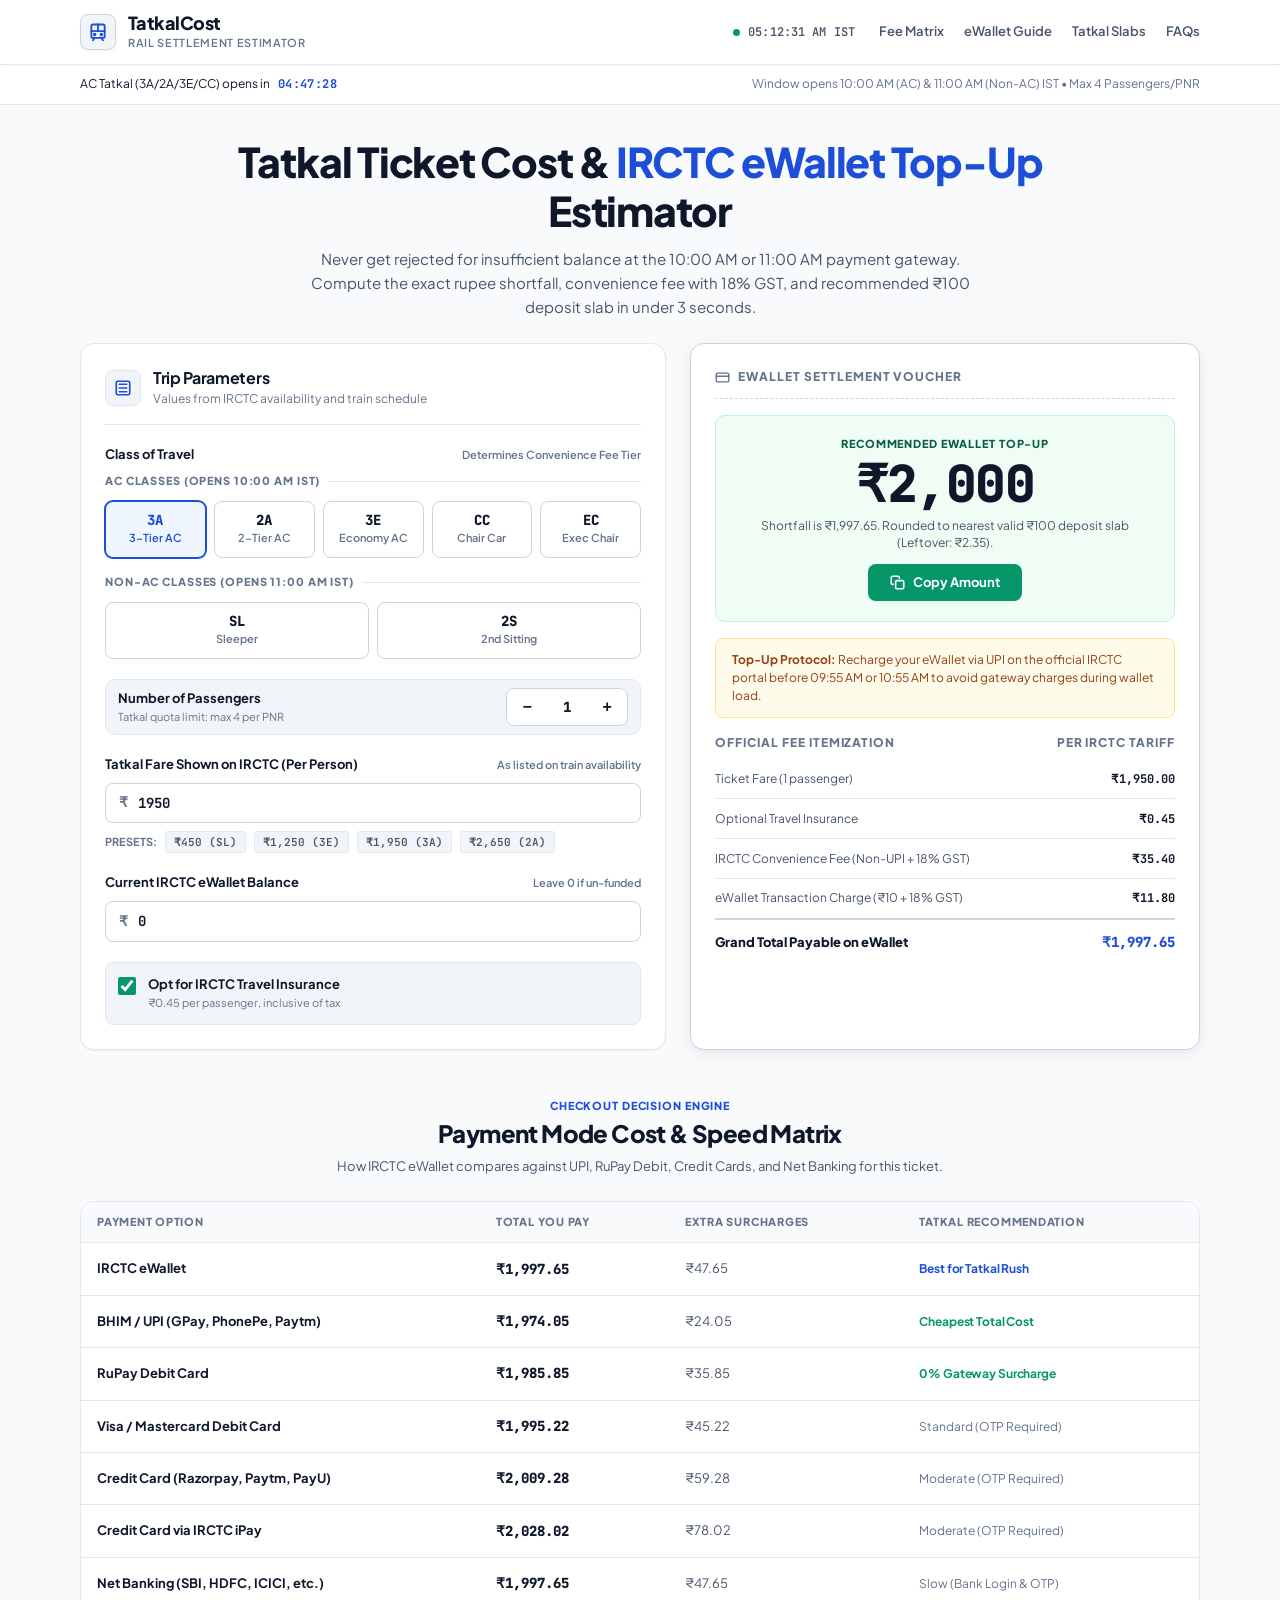
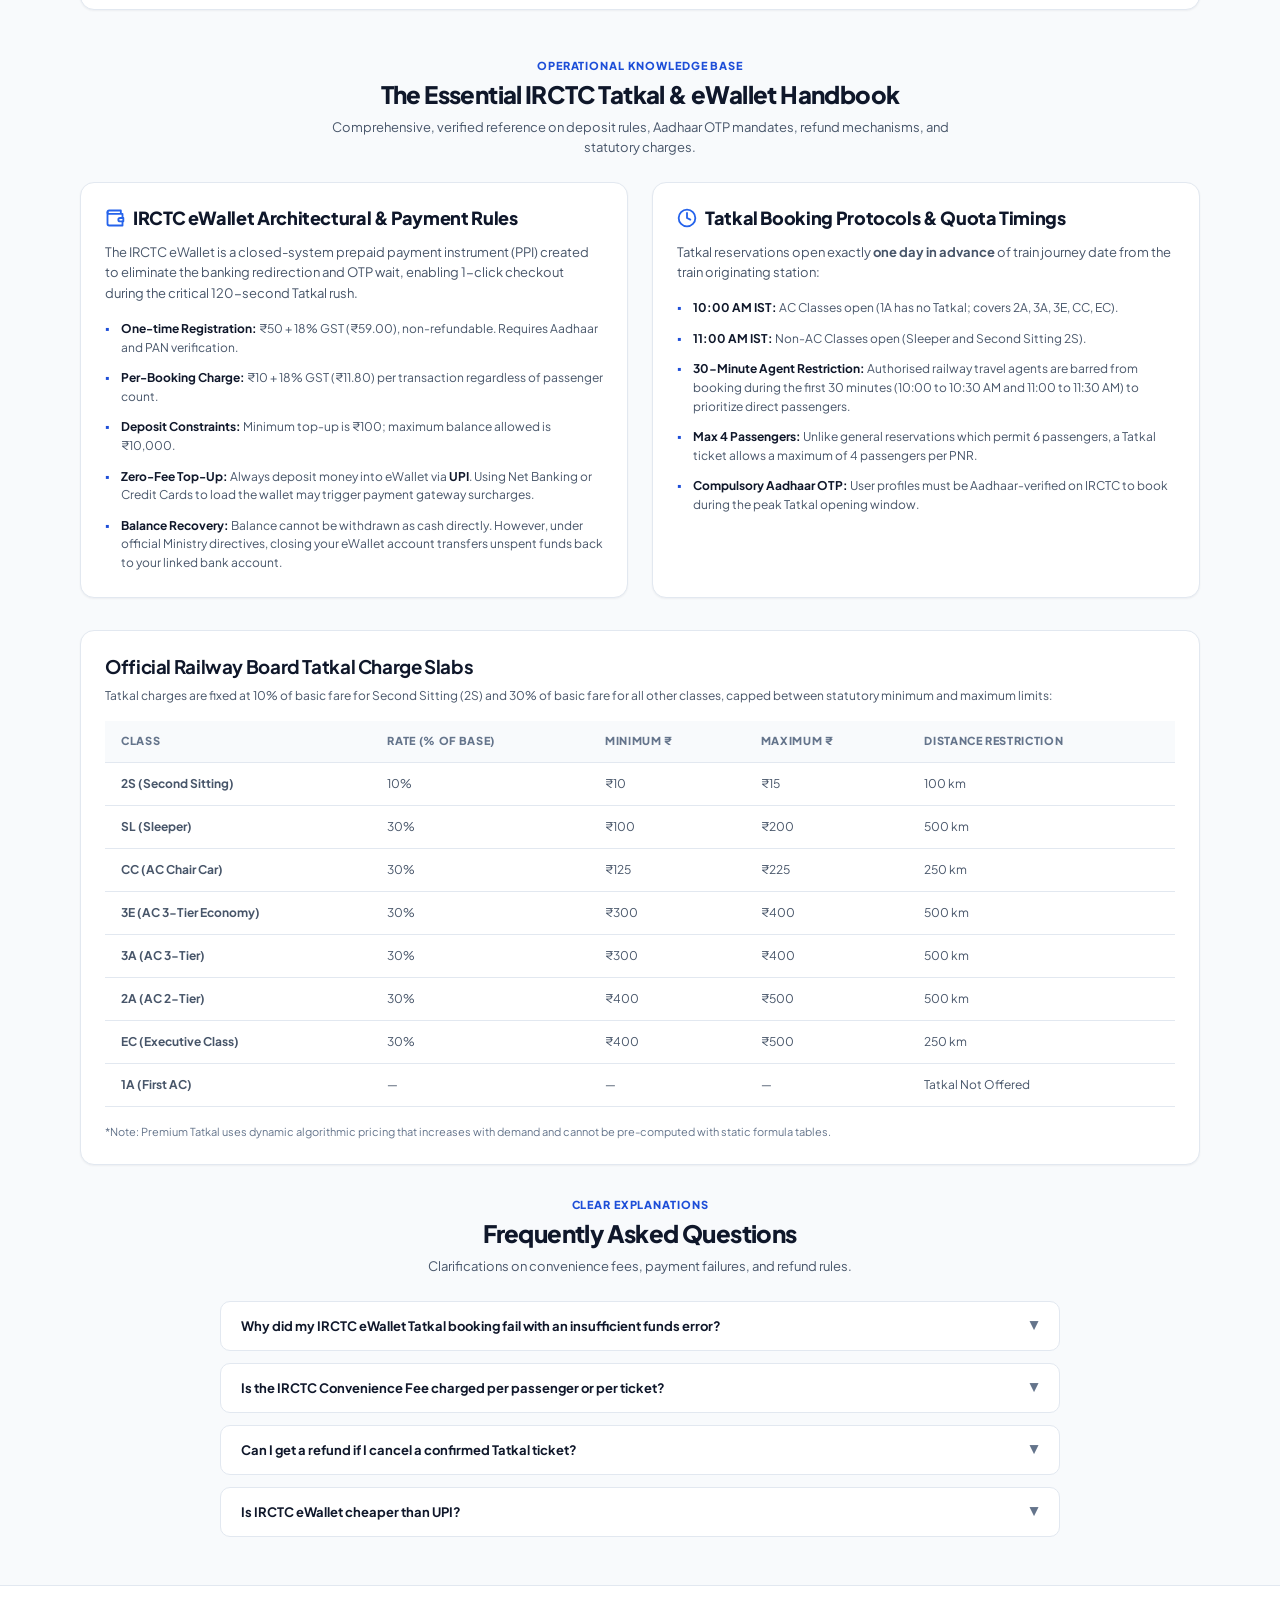
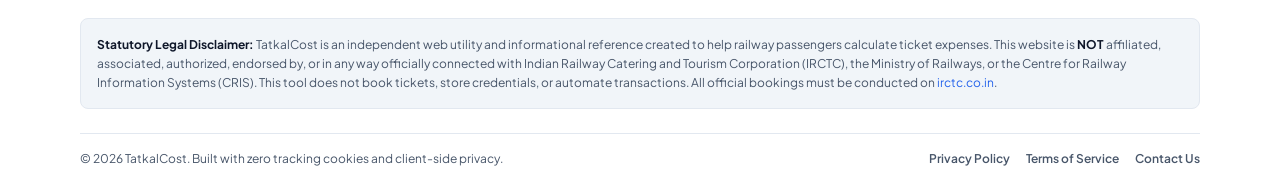
==== commit dac2ea60: "chore: prepare production deployment with hardened headers and 404 handler" ====
--- a/index.html
+++ b/index.html
@@ -13,9 +13,11 @@
   <meta property="og:title" content="Tatkal Ticket Cost & IRCTC eWallet Top-Up Estimator">
   <meta property="og:description" content="Prevent Tatkal booking failure. Calculate the exact eWallet top-up amount needed including convenience fees and 18% GST before 10 AM / 11 AM.">
   <meta property="og:url" content="https://tatkalcost.in/">
-  <meta name="twitter:card" content="summary_large_image">
-
-  <!-- Stylesheets -->
+  <link rel="icon" type="image/svg+xml" href="favicon.svg">
+  <link rel="preconnect" href="https://fonts.googleapis.com">
+  <link rel="preconnect" href="https://fonts.gstatic.com" crossorigin>
+
+  <!-- Design System Stylesheets -->
   <link rel="stylesheet" href="css/tokens.css">
   <link rel="stylesheet" href="css/main.css">
   <link rel="stylesheet" href="css/responsive.css">
@@ -40,11 +42,11 @@
 </head>
 <body>
 
-  <!-- Site Navigation Header -->
+  <!-- Precision Navigation Header -->
   <header class="site-header">
     <div class="container nav-wrap">
       <a href="index.html" class="brand-logo" aria-label="TatkalCost Home">
-        <div class="brand-icon">
+        <div class="brand-symbol" aria-hidden="true">
           <svg width="20" height="20" viewBox="0 0 24 24" fill="none" stroke="currentColor" stroke-width="2.2" stroke-linecap="round" stroke-linejoin="round">
             <rect x="4" y="3" width="16" height="16" rx="2"></rect>
             <path d="M4 11h16"></path>
@@ -55,133 +57,159 @@
             <circle cx="16" cy="15" r="1"></circle>
           </svg>
         </div>
-        <span>TatkalCost<span class="brand-badge">Utility</span></span>
+        <div class="brand-title-wrap">
+          <span class="brand-title">TatkalCost</span>
+          <span class="brand-tagline">Rail Settlement Estimator</span>
+        </div>
       </a>
 
       <div class="nav-actions">
-        <div class="ist-pill" title="Synchronized Indian Standard Time">
-          <span class="ist-dot"></span>
+        <!-- Live Synchronized IST Clock -->
+        <div class="ist-clock-wrap" title="Synchronized Indian Standard Time (UTC+05:30)">
+          <span class="ist-pulse" aria-hidden="true"></span>
           <span id="ist-clock">Loading IST...</span>
         </div>
-        <a href="#payment-matrix" class="nav-link">Fee Comparison</a>
-        <a href="#ewallet-guide" class="nav-link">eWallet Guide</a>
-        <a href="#faq-section" class="nav-link">FAQs</a>
+
+        <!-- Navigation Anchors -->
+        <nav class="nav-links" aria-label="Page Sections">
+          <a href="#payment-matrix" class="nav-link">Fee Matrix</a>
+          <a href="#ewallet-guide" class="nav-link">eWallet Guide</a>
+          <a href="#fare-slabs" class="nav-link">Tatkal Slabs</a>
+          <a href="#faq-section" class="nav-link">FAQs</a>
+        </nav>
       </div>
     </div>
   </header>
 
-  <!-- Live Tatkal Countdown Banner -->
-  <div class="countdown-banner" role="region" aria-label="Tatkal Opening Status">
-    <div class="container countdown-content">
-      <span id="tatkal-status-tag" class="countdown-tag tag-waiting">⏱ COUNTDOWN</span>
-      <span id="tatkal-countdown-digits" class="countdown-digits">Calculating Tatkal opening window...</span>
+  <!-- High-Precision Tatkal Status Strip -->
+  <aside class="tatkal-ticker-wrap" aria-label="Live Tatkal Opening Status">
+    <div class="container tatkal-ticker">
+      <div class="ticker-left">
+        <span id="tatkal-countdown-digits" class="countdown-digits">Calculating Tatkal opening window...</span>
+        <span id="tatkal-status-tag" style="display:none;"></span>
+      </div>
+      <div class="ticker-note">
+        <span>Window opens 10:00 AM (AC) & 11:00 AM (Non-AC) IST</span>
+        <span>•</span>
+        <span>Max 4 Passengers/PNR</span>
+      </div>
     </div>
-  </div>
+  </aside>
 
   <main class="container">
-    <!-- Hero Introduction -->
+    <!-- Executive Summary / Hero -->
     <section class="hero-section">
-      <div class="hero-pill">
-        <span>⚡ 100% Free Client-Side Utility</span>
-        <span>•</span>
-        <span>Verified Railway Rules</span>
-      </div>
       <h1 class="hero-title">
-        Tatkal Ticket Cost & <br><span class="text-gradient">IRCTC eWallet Top-Up</span> Estimator
+        Tatkal Ticket Cost & <span class="hero-title-highlight">IRCTC eWallet Top-Up</span> Estimator
       </h1>
       <p class="hero-subtitle">
-        Never face payment failure at the 10:00 AM / 11:00 AM checkout screen again. Calculate exact fees, 18% GST, and the precise eWallet recharge amount needed in seconds.
+        Never get rejected for insufficient balance at the 10:00 AM or 11:00 AM payment gateway. Compute the exact rupee shortfall, convenience fee with 18% GST, and recommended ₹100 deposit slab in under 3 seconds.
       </p>
     </section>
 
-    <!-- Main Calculator Grid -->
-    <div class="calculator-grid">
-      <!-- Input Controls Card -->
-      <section class="app-card" aria-labelledby="calc-input-heading">
-        <div class="card-title-wrap">
-          <div>
-            <h2 id="calc-input-heading" class="card-title">
-              <svg width="22" height="22" viewBox="0 0 24 24" fill="none" stroke="currentColor" stroke-width="2" stroke-linecap="round" stroke-linejoin="round" color="#3b82f6">
-                <path d="M4 2v20l2-1 2 1 2-1 2 1 2-1 2 1 2-1 2 1V2l-2 1-2-1-2 1-2-1-2 1-2-1-2 1Z"></path>
-                <path d="M14 8H8"></path>
-                <path d="M16 12H8"></path>
-                <path d="M13 16H8"></path>
+    <!-- Split-Pane Calculator Workbench -->
+    <div class="calculator-terminal">
+      <!-- Left Panel: Trip & Fare Parameters -->
+      <section class="terminal-panel" aria-labelledby="input-panel-title">
+        <div class="panel-header">
+          <div class="panel-header-left">
+            <div class="panel-icon-wrap" aria-hidden="true">
+              <svg width="18" height="18" viewBox="0 0 24 24" fill="none" stroke="currentColor" stroke-width="2.2" stroke-linecap="round" stroke-linejoin="round">
+                <rect width="18" height="18" x="3" y="3" rx="2"></rect>
+                <path d="M7 7h10"></path>
+                <path d="M7 12h10"></path>
+                <path d="M7 17h10"></path>
               </svg>
-              Booking Parameters
-            </h2>
-            <p class="card-subtitle">Values from IRCTC availability screen</p>
-          </div>
-        </div>
-
-        <!-- 1. Travel Class Selector -->
+            </div>
+            <div>
+              <h2 id="input-panel-title" class="panel-title">Trip Parameters</h2>
+              <p class="panel-subtitle">Values from IRCTC availability and train schedule</p>
+            </div>
+          </div>
+        </div>
+
+        <!-- 1. Travel Class Selector (Grouped by AC / Non-AC Opening Times) -->
         <div class="form-group">
           <label class="form-label">
             Class of Travel
-            <span class="label-help">(Determines Convenience Fee tier)</span>
+            <span class="label-hint">Determines Convenience Fee Tier</span>
           </label>
-          <div class="class-pills">
-            <div>
-              <input type="radio" id="class-2s" name="travel_class" value="2S" class="class-pill-input">
-              <label for="class-2s" class="class-pill-label">
-                <span class="pill-code">2S</span>
-                <span class="pill-type">2nd Seat</span>
-              </label>
-            </div>
-            <div>
-              <input type="radio" id="class-sl" name="travel_class" value="SL" class="class-pill-input">
-              <label for="class-sl" class="class-pill-label">
-                <span class="pill-code">SL</span>
-                <span class="pill-type">Sleeper</span>
-              </label>
-            </div>
-            <div>
-              <input type="radio" id="class-3e" name="travel_class" value="3E" class="class-pill-input">
-              <label for="class-3e" class="class-pill-label">
-                <span class="pill-code">3E</span>
-                <span class="pill-type">3A Econ</span>
-              </label>
-            </div>
-            <div>
-              <input type="radio" id="class-3a" name="travel_class" value="3A" class="class-pill-input" checked>
-              <label for="class-3a" class="class-pill-label">
-                <span class="pill-code">3A</span>
-                <span class="pill-type">3 Tier AC</span>
-              </label>
-            </div>
-            <div>
-              <input type="radio" id="class-2a" name="travel_class" value="2A" class="class-pill-input">
-              <label for="class-2a" class="class-pill-label">
-                <span class="pill-code">2A</span>
-                <span class="pill-type">2 Tier AC</span>
-              </label>
-            </div>
-            <div>
-              <input type="radio" id="class-cc" name="travel_class" value="CC" class="class-pill-input">
-              <label for="class-cc" class="class-pill-label">
-                <span class="pill-code">CC</span>
-                <span class="pill-type">Chair Car</span>
-              </label>
-            </div>
-            <div>
-              <input type="radio" id="class-ec" name="travel_class" value="EC" class="class-pill-input">
-              <label for="class-ec" class="class-pill-label">
-                <span class="pill-code">EC</span>
-                <span class="pill-type">Exec CC</span>
-              </label>
-            </div>
-          </div>
-        </div>
-
-        <!-- 2. Passenger Stepper -->
+          <div class="class-selector-wrap">
+            <div class="class-group-label">
+              <span>AC Classes (Opens 10:00 AM IST)</span>
+            </div>
+            <div class="class-pills-row">
+              <div>
+                <input type="radio" id="class-3a" name="travel_class" value="3A" class="class-pill-input" checked>
+                <label for="class-3a" class="class-pill-label">
+                  <span class="pill-code">3A</span>
+                  <span class="pill-type">3-Tier AC</span>
+                </label>
+              </div>
+              <div>
+                <input type="radio" id="class-2a" name="travel_class" value="2A" class="class-pill-input">
+                <label for="class-2a" class="class-pill-label">
+                  <span class="pill-code">2A</span>
+                  <span class="pill-type">2-Tier AC</span>
+                </label>
+              </div>
+              <div>
+                <input type="radio" id="class-3e" name="travel_class" value="3E" class="class-pill-input">
+                <label for="class-3e" class="class-pill-label">
+                  <span class="pill-code">3E</span>
+                  <span class="pill-type">Economy AC</span>
+                </label>
+              </div>
+              <div>
+                <input type="radio" id="class-cc" name="travel_class" value="CC" class="class-pill-input">
+                <label for="class-cc" class="class-pill-label">
+                  <span class="pill-code">CC</span>
+                  <span class="pill-type">Chair Car</span>
+                </label>
+              </div>
+              <div>
+                <input type="radio" id="class-ec" name="travel_class" value="EC" class="class-pill-input">
+                <label for="class-ec" class="class-pill-label">
+                  <span class="pill-code">EC</span>
+                  <span class="pill-type">Exec Chair</span>
+                </label>
+              </div>
+            </div>
+
+            <div class="class-group-label" style="margin-top:0.25rem;">
+              <span>Non-AC Classes (Opens 11:00 AM IST)</span>
+            </div>
+            <div class="class-pills-row non-ac">
+              <div>
+                <input type="radio" id="class-sl" name="travel_class" value="SL" class="class-pill-input">
+                <label for="class-sl" class="class-pill-label">
+                  <span class="pill-code">SL</span>
+                  <span class="pill-type">Sleeper</span>
+                </label>
+              </div>
+              <div>
+                <input type="radio" id="class-2s" name="travel_class" value="2S" class="class-pill-input">
+                <label for="class-2s" class="class-pill-label">
+                  <span class="pill-code">2S</span>
+                  <span class="pill-type">2nd Sitting</span>
+                </label>
+              </div>
+            </div>
+          </div>
+        </div>
+
+        <!-- 2. Passenger Stepper (Strictly 1 to 4) -->
         <div class="form-group">
-          <label class="form-label">
-            Number of Passengers
-            <span class="label-help">(Max 4 per Tatkal PNR)</span>
-          </label>
-          <div class="passenger-stepper">
-            <button type="button" id="btn-pax-minus" class="step-btn" aria-label="Decrease passenger count">−</button>
-            <span id="pax-count-display" class="step-value">1</span>
-            <button type="button" id="btn-pax-plus" class="step-btn" aria-label="Increase passenger count">+</button>
+          <div class="stepper-row">
+            <div class="stepper-info">
+              <span class="stepper-label">Number of Passengers</span>
+              <span class="stepper-hint">Tatkal quota limit: max 4 per PNR</span>
+            </div>
+            <div class="passenger-stepper">
+              <button type="button" id="btn-pax-minus" class="step-btn" aria-label="Decrease passenger count">−</button>
+              <span id="pax-count-display" class="step-value">1</span>
+              <button type="button" id="btn-pax-plus" class="step-btn" aria-label="Increase passenger count">+</button>
+            </div>
           </div>
         </div>
 
@@ -189,19 +217,27 @@
         <div class="form-group">
           <label for="base-fare-input" class="form-label">
             Tatkal Fare Shown on IRCTC (Per Person)
-            <span class="label-help">(₹ base fare shown in train list)</span>
+            <span class="label-hint">As listed on train availability</span>
           </label>
           <div class="input-with-prefix">
             <span class="currency-prefix">₹</span>
             <input type="number" id="base-fare-input" class="text-input" value="1950" min="0" step="10" placeholder="e.g. 1950" required>
           </div>
+          <!-- Quick Fare Presets -->
+          <div class="quick-chips" aria-label="Quick fare presets">
+            <span style="font-size:var(--text-2xs);color:var(--text-tertiary);font-weight:700;">PRESETS:</span>
+            <button type="button" class="quick-chip" data-fare="450">₹450 (SL)</button>
+            <button type="button" class="quick-chip" data-fare="1250">₹1,250 (3E)</button>
+            <button type="button" class="quick-chip" data-fare="1950">₹1,950 (3A)</button>
+            <button type="button" class="quick-chip" data-fare="2650">₹2,650 (2A)</button>
+          </div>
         </div>
 
         <!-- 4. Current eWallet Balance Input -->
         <div class="form-group">
           <label for="wallet-bal-input" class="form-label">
-            Your Current IRCTC eWallet Balance
-            <span class="label-help">(Optional, leave 0 if empty)</span>
+            Current IRCTC eWallet Balance
+            <span class="label-hint">Leave 0 if un-funded</span>
           </label>
           <div class="input-with-prefix">
             <span class="currency-prefix">₹</span>
@@ -211,56 +247,58 @@
 
         <!-- 5. Travel Insurance Checkbox -->
         <div class="form-group">
-          <label class="checkbox-wrap">
+          <label class="checkbox-card">
             <input type="checkbox" id="insurance-toggle" class="custom-checkbox" checked>
-            <div>
-              <span class="checkbox-text">Opt for Travel Insurance</span>
-              <span class="checkbox-subtext">(₹0.45 per passenger, inclusive of tax)</span>
+            <div class="checkbox-label-wrap">
+              <span class="checkbox-title">Opt for IRCTC Travel Insurance</span>
+              <span class="checkbox-desc">₹0.45 per passenger, inclusive of tax</span>
             </div>
           </label>
         </div>
       </section>
 
-      <!-- Results & Breakdown Card -->
-      <section class="app-card" aria-labelledby="calc-output-heading">
-        <div class="card-title-wrap">
-          <div>
-            <h2 id="calc-output-heading" class="card-title">
-              <svg width="22" height="22" viewBox="0 0 24 24" fill="none" stroke="currentColor" stroke-width="2" stroke-linecap="round" stroke-linejoin="round" color="#10b981">
-                <rect x="2" y="4" width="20" height="16" rx="2"></rect>
-                <path d="M6 10h12"></path>
-                <path d="M10 14h8"></path>
-              </svg>
-              eWallet Estimation
-            </h2>
-            <p class="card-subtitle">Exact top-up & complete fee audit</p>
-          </div>
-        </div>
-
-        <!-- Hero Top-Up Pill Box -->
-        <div class="result-hero-box">
-          <div class="result-hero-label">Recommended eWallet Top-Up</div>
+      <!-- Right Panel: Digital Settlement Voucher -->
+      <section class="voucher-panel" aria-labelledby="voucher-title">
+        <div class="voucher-header">
+          <span id="voucher-title" class="voucher-title">
+            <svg width="15" height="15" viewBox="0 0 24 24" fill="none" stroke="currentColor" stroke-width="2.2" stroke-linecap="round" stroke-linejoin="round">
+              <rect x="2" y="5" width="20" height="14" rx="2"></rect>
+              <line x1="2" y1="10" x2="22" y2="10"></line>
+            </svg>
+            eWallet Settlement Voucher
+          </span>
+        </div>
+
+        <!-- Hero Top-Up Figure Box -->
+        <div class="voucher-hero-box">
+          <div class="voucher-hero-label">Recommended eWallet Top-Up</div>
           <div id="res-topup-amount" class="result-hero-amount">₹2,000</div>
           <div id="res-topup-note" class="result-hero-note">Shortfall is ₹1,997.65. Rounded to nearest valid ₹100 deposit slab.</div>
-          <div class="copy-btn-wrap">
-            <button type="button" id="copy-amount-btn" class="btn-primary" aria-label="Copy top-up amount">
-              <svg width="16" height="16" viewBox="0 0 24 24" fill="none" stroke="currentColor" stroke-width="2.5" stroke-linecap="round" stroke-linejoin="round">
+          
+          <div class="copy-action-row">
+            <button type="button" id="copy-amount-btn" class="btn-copy" aria-label="Copy exact top-up amount">
+              <svg width="15" height="15" viewBox="0 0 24 24" fill="none" stroke="currentColor" stroke-width="2.5" stroke-linecap="round" stroke-linejoin="round">
                 <rect x="9" y="9" width="13" height="13" rx="2" ry="2"></rect>
                 <path d="M5 15H4a2 2 0 0 1-2-2V4a2 2 0 0 1 2-2h9a2 2 0 0 1 2 2v1"></path>
               </svg>
-              Copy Amount
+              <span>Copy Amount</span>
             </button>
           </div>
         </div>
 
         <!-- Dynamic Context Alert -->
-        <div id="res-alert-box" class="alert-box alert-warning">
-          💡 <strong>Top-Up Advice:</strong> Deposit via UPI on IRCTC to avoid payment gateway fees during eWallet recharge.
-        </div>
-
-        <!-- Granular Breakdown Table -->
-        <h3 style="font-size:0.9375rem;font-weight:700;margin-top:1.5rem;color:var(--text-main);">Cost Itemization</h3>
-        <table class="breakdown-table">
+        <div id="res-alert-box" class="alert-box alert-warning" role="status">
+          <div>
+            <strong>Top-Up Protocol:</strong> Recharge your eWallet via UPI on the official IRCTC portal before 09:55 AM or 10:55 AM to avoid gateway charges during wallet load.
+          </div>
+        </div>
+
+        <!-- Itemized Cost Receipt -->
+        <div class="receipt-section-title">
+          <span>Official Fee Itemization</span>
+          <span>Per IRCTC Tariff</span>
+        </div>
+        <table class="breakdown-table" aria-label="Itemized Fare Breakdown">
           <tbody>
             <tr>
               <td>Ticket Fare (<span id="breakdown-pax-count">1</span> passenger)</td>
@@ -275,11 +313,11 @@
               <td id="breakdown-convenience-fee">₹35.40</td>
             </tr>
             <tr>
-              <td>IRCTC eWallet Transaction Fee (₹10 + 18% GST)</td>
+              <td>eWallet Transaction Charge (₹10 + 18% GST)</td>
               <td id="breakdown-wallet-fee">₹11.80</td>
             </tr>
             <tr class="total-row">
-              <td>Total Payable on eWallet</td>
+              <td>Grand Total Payable on eWallet</td>
               <td id="breakdown-total-payable">₹1,997.65</td>
             </tr>
           </tbody>
@@ -287,23 +325,24 @@
       </section>
     </div>
 
-    <!-- Multi-Payment Mode Comparison Section -->
-    <section id="payment-matrix" class="editorial-hub">
-      <div class="section-header-wrap">
+    <!-- Multi-Payment Mode Cost & Speed Matrix -->
+    <section id="payment-matrix" class="matrix-section">
+      <div class="section-head">
+        <div class="section-eyebrow">Checkout Decision Engine</div>
         <h2 class="section-title">Payment Mode Cost & Speed Matrix</h2>
         <p class="section-subtitle">
-          How eWallet compares against UPI, RuPay, Credit Cards, and Net Banking for this ticket.
+          How IRCTC eWallet compares against UPI, RuPay Debit, Credit Cards, and Net Banking for this ticket.
         </p>
       </div>
 
       <div class="matrix-table-wrap">
-        <table class="matrix-table">
+        <table class="matrix-table" aria-label="Payment Gateway Comparison Table">
           <thead>
             <tr>
-              <th>Payment Option</th>
-              <th>Total You Pay</th>
-              <th>Extra Charges</th>
-              <th>Tatkal Recommendation</th>
+              <th scope="col">Payment Option</th>
+              <th scope="col">Total You Pay</th>
+              <th scope="col">Extra Surcharges</th>
+              <th scope="col">Tatkal Recommendation</th>
             </tr>
           </thead>
           <tbody id="matrix-tbody">
@@ -313,41 +352,55 @@
       </div>
     </section>
 
-    <!-- Comprehensive Editorial Guides (AdSense Quality Hub) -->
+    <!-- Authoritative Editorial Knowledge Hub -->
     <article id="ewallet-guide" class="editorial-hub">
-      <div class="section-header-wrap">
+      <div class="section-head">
+        <div class="section-eyebrow">Operational Knowledge Base</div>
         <h2 class="section-title">The Essential IRCTC Tatkal & eWallet Handbook</h2>
         <p class="section-subtitle">
-          Everything you need to know about fees, quotas, Aadhaar rules, and refund protection.
+          Comprehensive, verified reference on deposit rules, Aadhaar OTP mandates, refund mechanisms, and statutory charges.
         </p>
       </div>
 
       <div class="guide-grid">
-        <!-- Guide 1: eWallet Master Guide -->
+        <!-- Card 1: eWallet Master Guide -->
         <div class="guide-card">
-          <h3>📘 How the IRCTC eWallet Works</h3>
+          <h3>
+            <svg width="20" height="20" viewBox="0 0 24 24" fill="none" stroke="currentColor" stroke-width="2.2" stroke-linecap="round" stroke-linejoin="round" style="color:var(--accent-primary);">
+              <path d="M21 12V7H5a2 2 0 0 1 0-4h14v4"></path>
+              <path d="M3 5v14a2 2 0 0 0 2 2h16v-5"></path>
+              <path d="M18 12a2 2 0 0 0 0 4h4v-4Z"></path>
+            </svg>
+            IRCTC eWallet Architectural & Payment Rules
+          </h3>
           <p>
-            The IRCTC eWallet is a closed-system prepaid payment instrument (PPI) designed for lightning-fast railway checkout by eliminating the bank OTP / payment gateway redirection step.
+            The IRCTC eWallet is a closed-system prepaid payment instrument (PPI) created to eliminate the banking redirection and OTP wait, enabling 1-click checkout during the critical 120-second Tatkal rush.
           </p>
           <ul class="guide-list">
             <li><strong>One-time Registration:</strong> ₹50 + 18% GST (₹59.00), non-refundable. Requires Aadhaar and PAN verification.</li>
-            <li><strong>Per-Booking Charge:</strong> ₹10 + 18% GST (₹11.80) per transaction.</li>
-            <li><strong>Deposit Rules:</strong> Minimum recharge is ₹100, maximum wallet balance cap is ₹10,000.</li>
-            <li><strong>Zero Top-Up Fees:</strong> Always deposit money into your eWallet using <strong>UPI</strong>. Using Net Banking or Credit Cards to load the wallet may trigger payment gateway surcharges.</li>
+            <li><strong>Per-Booking Charge:</strong> ₹10 + 18% GST (₹11.80) per transaction regardless of passenger count.</li>
+            <li><strong>Deposit Constraints:</strong> Minimum top-up is ₹100; maximum balance allowed is ₹10,000.</li>
+            <li><strong>Zero-Fee Top-Up:</strong> Always deposit money into eWallet via <strong>UPI</strong>. Using Net Banking or Credit Cards to load the wallet may trigger payment gateway surcharges.</li>
             <li><strong>Balance Recovery:</strong> Balance cannot be withdrawn as cash directly. However, under official Ministry directives, closing your eWallet account transfers unspent funds back to your linked bank account.</li>
           </ul>
         </div>
 
-        <!-- Guide 2: Tatkal Timings & Rules -->
+        <!-- Card 2: Tatkal Timings & Rules -->
         <div class="guide-card">
-          <h3>⏱️ Tatkal Booking Rules & Timings</h3>
+          <h3>
+            <svg width="20" height="20" viewBox="0 0 24 24" fill="none" stroke="currentColor" stroke-width="2.2" stroke-linecap="round" stroke-linejoin="round" style="color:var(--accent-primary);">
+              <circle cx="12" cy="12" r="10"></circle>
+              <polyline points="12 6 12 12 16 14"></polyline>
+            </svg>
+            Tatkal Booking Protocols & Quota Timings
+          </h3>
           <p>
             Tatkal reservations open exactly <strong>one day in advance</strong> of train journey date from the train originating station:
           </p>
           <ul class="guide-list">
             <li><strong>10:00 AM IST:</strong> AC Classes open (1A has no Tatkal; covers 2A, 3A, 3E, CC, EC).</li>
             <li><strong>11:00 AM IST:</strong> Non-AC Classes open (Sleeper and Second Sitting 2S).</li>
-            <li><strong>Agent Restriction:</strong> Authorised railway travel agents are barred from booking during the first 30 minutes (10:00 to 10:30 AM and 11:00 to 11:30 AM) to prioritize direct passengers.</li>
+            <li><strong>30-Minute Agent Restriction:</strong> Authorised railway travel agents are barred from booking during the first 30 minutes (10:00 to 10:30 AM and 11:00 to 11:30 AM) to prioritize direct passengers.</li>
             <li><strong>Max 4 Passengers:</strong> Unlike general reservations which permit 6 passengers, a Tatkal ticket allows a maximum of 4 passengers per PNR.</li>
             <li><strong>Compulsory Aadhaar OTP:</strong> User profiles must be Aadhaar-verified on IRCTC to book during the peak Tatkal opening window.</li>
           </ul>
@@ -355,20 +408,22 @@
       </div>
 
       <!-- Verified Fare Slabs Table -->
-      <section class="guide-card" style="margin-bottom:3rem;">
-        <h3>📊 Official Railway Board Tatkal Charge Slabs</h3>
-        <p>
-          Tatkal charges are fixed at 10% of basic fare for Second Sitting (2S) and 30% of basic fare for all other classes, capped between the statutory minimum and maximum limits:
+      <section id="fare-slabs" class="fare-table-card">
+        <div style="margin-bottom:var(--space-2);">
+          <h3>Official Railway Board Tatkal Charge Slabs</h3>
+        </div>
+        <p style="font-size:var(--text-xs);color:var(--text-secondary);margin-bottom:var(--space-4);">
+          Tatkal charges are fixed at 10% of basic fare for Second Sitting (2S) and 30% of basic fare for all other classes, capped between statutory minimum and maximum limits:
         </p>
         <div class="fare-table-wrap">
-          <table class="fare-table">
+          <table class="fare-table" aria-label="Official Railway Board Tatkal Charge Slabs">
             <thead>
               <tr>
-                <th>Class</th>
-                <th>Rate (% of Base)</th>
-                <th>Minimum ₹</th>
-                <th>Maximum ₹</th>
-                <th>Distance Restriction</th>
+                <th scope="col">Class</th>
+                <th scope="col">Rate (% of Base)</th>
+                <th scope="col">Minimum ₹</th>
+                <th scope="col">Maximum ₹</th>
+                <th scope="col">Distance Restriction</th>
               </tr>
             </thead>
             <tbody>
@@ -431,62 +486,65 @@
             </tbody>
           </table>
         </div>
-        <p style="font-size:0.8125rem;color:var(--text-dim);">
-          *Note: Premium Tatkal uses dynamic algorithmic pricing that increases with demand and cannot be pre-computed with fixed formula tables.
+        <p style="font-size:var(--text-2xs);color:var(--text-tertiary);margin-top:var(--space-2);">
+          *Note: Premium Tatkal uses dynamic algorithmic pricing that increases with demand and cannot be pre-computed with static formula tables.
         </p>
       </section>
 
       <!-- FAQ Accordion -->
-      <section id="faq-section" class="faq-section">
-        <div class="section-header-wrap">
+      <section id="faq-section">
+        <div class="section-head">
+          <div class="section-eyebrow">Clear Explanations</div>
           <h2 class="section-title">Frequently Asked Questions</h2>
-          <p class="section-subtitle">Clarifications on convenience fees, payment failures, and refunds.</p>
-        </div>
-
-        <div class="faq-item">
-          <button class="faq-question">
-            <span>Why did my IRCTC eWallet Tatkal booking fail?</span>
-            <span class="faq-icon">▼</span>
-          </button>
-          <div class="faq-answer">
-            The most common cause is having insufficient funds by just a few rupees. Many passengers top up only the ticket fare (e.g., ₹1,950), forgetting that IRCTC adds ₹35.40 in convenience fees and ₹11.80 for the eWallet transaction. At the final screen, the total is ₹1,997.20. IRCTC does not allow mid-session wallet top-ups, causing instant transaction failure and seat loss.
-          </div>
-        </div>
-
-        <div class="faq-item">
-          <button class="faq-question">
-            <span>Is the IRCTC Convenience Fee charged per passenger or per ticket?</span>
-            <span class="faq-icon">▼</span>
-          </button>
-          <div class="faq-answer">
-            The IRCTC convenience fee is charged <strong>strictly per transaction (per PNR)</strong>, not per passenger. Whether you book for 1 passenger or 4 passengers on the same ticket, you pay the convenience fee only once (₹23.60 via UPI or ₹35.40 via Non-UPI/eWallet for AC classes).
-          </div>
-        </div>
-
-        <div class="faq-item">
-          <button class="faq-question">
-            <span>Can I get a refund if I cancel a confirmed Tatkal ticket?</span>
-            <span class="faq-icon">▼</span>
-          </button>
-          <div class="faq-answer">
-            As a standard rule, <strong>no refund</strong> is granted on the cancellation of confirmed Tatkal tickets. Full fare refunds (less clerkage) are only issued under special operational circumstances, such as: train cancelled by railways, train running more than 3 hours late at journey originating station, or train diverted and the passenger chooses not to travel.
-          </div>
-        </div>
-
-        <div class="faq-item">
-          <button class="faq-question">
-            <span>Is IRCTC eWallet cheaper than UPI?</span>
-            <span class="faq-icon">▼</span>
-          </button>
-          <div class="faq-answer">
-            No, the eWallet is actually more expensive per booking. While UPI attracts a convenience fee of ₹11.80 (Non-AC) or ₹23.60 (AC) with ₹0 gateway fee, eWallet attracts the higher Non-UPI convenience fee (₹17.70 or ₹35.40) PLUS a ₹11.80 eWallet fee. Passengers use eWallet purely for <strong>speed and reliability</strong>, avoiding bank OTP delays during the intense 2-minute Tatkal window.
+          <p class="section-subtitle">Clarifications on convenience fees, payment failures, and refund rules.</p>
+        </div>
+
+        <div class="faq-wrap">
+          <div class="faq-item">
+            <button type="button" class="faq-question">
+              <span>Why did my IRCTC eWallet Tatkal booking fail with an insufficient funds error?</span>
+              <span class="faq-icon" aria-hidden="true">▼</span>
+            </button>
+            <div class="faq-answer">
+              The most common cause is having insufficient funds by just a few rupees. Many passengers top up only the ticket fare (e.g., ₹1,950), forgetting that IRCTC adds ₹35.40 in convenience fees and ₹11.80 for the eWallet transaction. At the final screen, the total is ₹1,997.20. IRCTC does not allow mid-session wallet top-ups, causing instant transaction failure and seat loss.
+            </div>
+          </div>
+
+          <div class="faq-item">
+            <button type="button" class="faq-question">
+              <span>Is the IRCTC Convenience Fee charged per passenger or per ticket?</span>
+              <span class="faq-icon" aria-hidden="true">▼</span>
+            </button>
+            <div class="faq-answer">
+              The IRCTC convenience fee is charged <strong>strictly per transaction (per PNR)</strong>, not per passenger. Whether you book for 1 passenger or 4 passengers on the same ticket, you pay the convenience fee only once (₹23.60 via UPI or ₹35.40 via Non-UPI/eWallet for AC classes).
+            </div>
+          </div>
+
+          <div class="faq-item">
+            <button type="button" class="faq-question">
+              <span>Can I get a refund if I cancel a confirmed Tatkal ticket?</span>
+              <span class="faq-icon" aria-hidden="true">▼</span>
+            </button>
+            <div class="faq-answer">
+              As a standard rule, <strong>no refund</strong> is granted on the cancellation of confirmed Tatkal tickets. Full fare refunds (less clerkage) are only issued under special operational circumstances, such as: train cancelled by railways, train running more than 3 hours late at journey originating station, or train diverted and the passenger chooses not to travel.
+            </div>
+          </div>
+
+          <div class="faq-item">
+            <button type="button" class="faq-question">
+              <span>Is IRCTC eWallet cheaper than UPI?</span>
+              <span class="faq-icon" aria-hidden="true">▼</span>
+            </button>
+            <div class="faq-answer">
+              No, the eWallet is actually more expensive per booking. While UPI attracts a convenience fee of ₹11.80 (Non-AC) or ₹23.60 (AC) with ₹0 gateway fee, eWallet attracts the higher Non-UPI convenience fee (₹17.70 or ₹35.40) PLUS a ₹11.80 eWallet fee. Passengers use eWallet purely for <strong>speed and reliability</strong>, avoiding bank OTP delays during the intense 2-minute Tatkal window.
+            </div>
           </div>
         </div>
       </section>
     </article>
   </main>
 
-  <!-- Interactive Toast Feedback -->
+  <!-- Interactive Toast Notification -->
   <div id="toast-notice" class="toast-notice" role="alert" aria-live="polite">
     ✓ Copied to clipboard!
   </div>
@@ -495,7 +553,7 @@
   <footer class="site-footer">
     <div class="container">
       <div class="footer-disclaimer-box">
-        <strong>Statutory Legal Disclaimer:</strong> TatkalCost is an independent web utility and informational reference created to help railway passengers calculate ticket expenses. This website is <strong>NOT</strong> affiliated, associated, authorized, endorsed by, or in any way officially connected with Indian Railway Catering and Tourism Corporation (IRCTC), the Ministry of Railways, or the Centre for Railway Information Systems (CRIS). This tool does not book tickets, store credentials, or automate transactions. All official bookings must be conducted on <a href="https://www.irctc.co.in" target="_blank" rel="noopener noreferrer" style="color:#60a5fa;">irctc.co.in</a>.
+        <strong>Statutory Legal Disclaimer:</strong> TatkalCost is an independent web utility and informational reference created to help railway passengers calculate ticket expenses. This website is <strong>NOT</strong> affiliated, associated, authorized, endorsed by, or in any way officially connected with Indian Railway Catering and Tourism Corporation (IRCTC), the Ministry of Railways, or the Centre for Railway Information Systems (CRIS). This tool does not book tickets, store credentials, or automate transactions. All official bookings must be conducted on <a href="https://www.irctc.co.in" target="_blank" rel="noopener noreferrer">irctc.co.in</a>.
       </div>
 
       <div class="footer-nav">
--- a/css/tokens.css
+++ b/css/tokens.css
@@ -1,58 +1,112 @@
 /**
- * tokens.css - Design Tokens & Custom Properties
- * Defines colors, typography, elevations, spacing, and micro-animation durations.
+ * tokens.css - Clean Enterprise Light Design Tokens
+ * Tatkal Ticket Cost Estimator (TTE)
+ * Pure, high-contrast, professional daylight palette. Zero dark mode.
  */
 
 :root {
-  /* Brand & Core Palette */
-  --bg-primary: #0b1329;
-  --bg-secondary: #0f172a;
-  --bg-card: #1e293b;
-  --bg-card-hover: #24344d;
-  --bg-surface: rgba(30, 41, 59, 0.7);
-  --border-subtle: #334155;
-  --border-focus: #3b82f6;
-
-  /* Accent Colors */
-  --emerald-500: #10b981;
-  --emerald-600: #059669;
-  --emerald-glow: rgba(16, 185, 129, 0.25);
-
-  --amber-400: #fbbf24;
-  --amber-500: #f59e0b;
-  --amber-glow: rgba(245, 158, 11, 0.25);
-
-  --blue-500: #3b82f6;
-  --blue-600: #2563eb;
-  --blue-glow: rgba(37, 99, 235, 0.25);
-
-  --rose-500: #f43f5e;
-  --rose-glow: rgba(244, 63, 94, 0.25);
+  color-scheme: light;
 
   /* Typography */
-  --text-main: #f8fafc;
-  --text-muted: #94a3b8;
-  --text-dim: #64748b;
-  --text-inverse: #0b1329;
-
-  --font-sans: 'Inter', -apple-system, BlinkMacSystemFont, 'Segoe UI', Roboto, Helvetica, Arial, sans-serif;
+  --font-sans: 'Plus Jakarta Sans', 'Inter', -apple-system, BlinkMacSystemFont, 'Segoe UI', Roboto, sans-serif;
   --font-mono: 'JetBrains Mono', 'SFMono-Regular', Consolas, 'Liberation Mono', Menlo, monospace;
 
-  /* Radii */
-  --radius-sm: 6px;
-  --radius-md: 10px;
-  --radius-lg: 16px;
-  --radius-xl: 24px;
-  --radius-full: 9999px;
+  /* Type Scale */
+  --text-2xs: 0.6875rem; /* 11px */
+  --text-xs: 0.75rem;    /* 12px */
+  --text-sm: 0.8125rem;  /* 13px */
+  --text-base: 0.875rem; /* 14px */
+  --text-md: 0.9375rem;  /* 15px */
+  --text-lg: 1rem;       /* 16px */
+  --text-xl: 1.125rem;   /* 18px */
+  --text-2xl: 1.25rem;   /* 20px */
+  --text-3xl: 1.5rem;    /* 24px */
+  --text-4xl: 1.875rem;  /* 30px */
+  --text-hero: 2.25rem;  /* 36px */
 
-  /* Shadows */
-  --shadow-sm: 0 1px 2px rgba(0, 0, 0, 0.2);
-  --shadow-md: 0 4px 12px rgba(0, 0, 0, 0.3);
-  --shadow-lg: 0 10px 25px -5px rgba(0, 0, 0, 0.4), 0 8px 10px -6px rgba(0, 0, 0, 0.3);
-  --shadow-glow-emerald: 0 0 25px rgba(16, 185, 129, 0.2);
-  --shadow-glow-amber: 0 0 25px rgba(245, 158, 11, 0.2);
+  /* Spacing Scale (4px grid) */
+  --space-0-5: 0.125rem; /* 2px */
+  --space-1: 0.25rem;   /* 4px */
+  --space-1-5: 0.375rem;/* 6px */
+  --space-2: 0.5rem;    /* 8px */
+  --space-2-5: 0.625rem;/* 10px */
+  --space-3: 0.75rem;   /* 12px */
+  --space-3-5: 0.875rem;/* 14px */
+  --space-4: 1rem;      /* 16px */
+  --space-5: 1.25rem;   /* 20px */
+  --space-6: 1.5rem;    /* 24px */
+  --space-8: 2rem;      /* 32px */
+  --space-10: 2.5rem;   /* 40px */
+  --space-12: 3rem;     /* 48px */
+  --space-16: 4rem;     /* 64px */
 
-  /* Transitions */
-  --transition-fast: 150ms cubic-bezier(0.4, 0, 0.2, 1);
-  --transition-normal: 250ms cubic-bezier(0.4, 0, 0.2, 1);
+  /* Corner Radii - Architectural, modern (No oversized capsules/pills) */
+  --radius-xs: 3px;
+  --radius-sm: 5px;
+  --radius-md: 8px;
+  --radius-lg: 10px;
+  --radius-xl: 14px;
+
+  /* Animation Timings */
+  --transition-fast: 140ms cubic-bezier(0.16, 1, 0.3, 1);
+  --transition-normal: 200ms cubic-bezier(0.16, 1, 0.3, 1);
+
+  /* Primary Light Surfaces */
+  --bg-base: #f8fafc;
+  --bg-subtle: #f1f5f9;
+  --bg-surface: #ffffff;
+  --bg-surface-elevated: #ffffff;
+  --bg-surface-sunken: #f8fafc;
+  --bg-surface-hover: #f1f5f9;
+
+  /* Header & Overlays */
+  --header-bg: rgba(255, 255, 255, 0.95);
+  --header-border: #e2e8f0;
+
+  /* Borders & Dividers */
+  --border-subtle: #e2e8f0;
+  --border-strong: #cbd5e1;
+  --border-focus: #2563eb;
+
+  /* Typography Colors */
+  --text-primary: #0f172a;    /* Crisp Slate-900 */
+  --text-secondary: #475569;  /* Slate-600 */
+  --text-tertiary: #64748b;   /* Slate-500 */
+  --text-inverse: #ffffff;
+
+  /* Brand & Actions */
+  --brand-blue: #1d4ed8;
+  --brand-blue-hover: #1e40af;
+  --accent-primary: #2563eb;
+  --accent-primary-hover: #1d4ed8;
+  --accent-primary-soft: #eff6ff;
+  --accent-primary-border: #bfdbfe;
+
+  /* Semantic Signal Tones */
+  --emerald-surface: #ecfdf5;
+  --emerald-border: #a7f3d0;
+  --emerald-text: #065f46;
+  --emerald-solid: #059669;
+  --emerald-hover: #047857;
+
+  --amber-surface: #fffbeb;
+  --amber-border: #fde68a;
+  --amber-text: #92400e;
+  --amber-solid: #d97706;
+
+  --rose-surface: #fef2f2;
+  --rose-border: #fecaca;
+  --rose-text: #991b1b;
+  --rose-solid: #dc2626;
+
+  /* Clean Layered Box Shadows */
+  --shadow-sm: 0 1px 2px 0 rgba(15, 23, 42, 0.05);
+  --shadow-md: 0 4px 6px -1px rgba(15, 23, 42, 0.07), 0 2px 4px -2px rgba(15, 23, 42, 0.05);
+  --shadow-lg: 0 10px 15px -3px rgba(15, 23, 42, 0.08), 0 4px 6px -4px rgba(15, 23, 42, 0.04);
+  --shadow-voucher: 0 4px 20px -2px rgba(15, 23, 42, 0.08), 0 2px 6px -1px rgba(15, 23, 42, 0.04);
+
+  /* Table styling */
+  --table-th-bg: #f8fafc;
+  --table-row-hover: #f8fafc;
+  --table-border: #e2e8f0;
 }
--- a/css/main.css
+++ b/css/main.css
@@ -1,12 +1,16 @@
 /**
- * main.css - Core Styling, Layouts, and Components
- * High aesthetic, fintech-inspired Indian Railways web application.
+ * main.css - Enterprise Light Railway FinTech Interface
+ * Tatkal Ticket Cost Estimator (TTE)
+ * Pure, high-contrast light mode.
+ * Zero AI-slop, zero decorative capsule/status pills, zero dark mode clutter.
  */
 
-@import url('https://fonts.googleapis.com/css2?family=Inter:wght@400;500;600;700;800&family=JetBrains+Mono:wght@500;700&display=swap');
+@import url('https://fonts.googleapis.com/css2?family=Plus+Jakarta+Sans:wght@400;500;600;700;800&family=JetBrains+Mono:wght@500;600;700;800&display=swap');
 @import url('./tokens.css');
 
-/* CSS Reset & Base */
+/* ==========================================================================
+   CSS RESET & BASE STYLES
+   ========================================================================== */
 *, *::before, *::after {
   box-sizing: border-box;
   margin: 0;
@@ -15,621 +19,870 @@
 
 html {
   font-family: var(--font-sans);
-  background-color: var(--bg-primary);
-  color: var(--text-main);
+  background-color: var(--bg-base);
+  color: var(--text-primary);
   scroll-behavior: smooth;
   -webkit-font-smoothing: antialiased;
+  -moz-osx-font-smoothing: grayscale;
+  font-size: 16px;
+  line-height: 1.5;
 }
 
 body {
   min-height: 100vh;
   display: flex;
   flex-direction: column;
-  background: radial-gradient(circle at 50% 0%, #1e293b 0%, #0b1329 70%);
-  background-attachment: fixed;
+  background-color: var(--bg-base);
+  color: var(--text-primary);
+}
+
+/* Base Typographic Resets */
+h1, h2, h3, h4, h5, h6 {
+  font-family: var(--font-sans);
+  color: var(--text-primary);
+  font-weight: 700;
+  line-height: 1.25;
+  letter-spacing: -0.02em;
+}
+
+p {
+  color: var(--text-secondary);
+  font-size: var(--text-base);
   line-height: 1.6;
 }
 
-/* Layout Utilities */
+a {
+  color: var(--accent-primary);
+  text-decoration: none;
+  transition: color var(--transition-fast);
+}
+
+a:hover {
+  color: var(--accent-primary-hover);
+}
+
+code, kbd, samp, pre {
+  font-family: var(--font-mono);
+  font-feature-settings: "tnum";
+  font-variant-numeric: tabular-nums;
+}
+
+:focus-visible {
+  outline: 2px solid var(--accent-primary);
+  outline-offset: 2px;
+}
+
+/* Layout Container */
 .container {
   width: 100%;
-  max-width: 1140px;
+  max-width: 1160px;
   margin: 0 auto;
-  padding: 0 1.25rem;
-}
-
-/* Header & Nav */
+  padding: 0 var(--space-5);
+}
+
+/* ==========================================================================
+   NAVIGATION & SITE HEADER
+   ========================================================================== */
 .site-header {
-  border-bottom: 1px solid var(--border-subtle);
-  background: rgba(11, 19, 41, 0.85);
-  backdrop-filter: blur(12px);
+  background-color: var(--header-bg);
+  border-bottom: 1px solid var(--header-border);
   position: sticky;
   top: 0;
-  z-index: 50;
+  z-index: 100;
+  box-shadow: 0 1px 3px 0 rgba(15, 23, 42, 0.03);
 }
 
 .nav-wrap {
   display: flex;
   align-items: center;
   justify-content: space-between;
-  height: 4.25rem;
-}
-
+  height: 4rem;
+  gap: var(--space-4);
+}
+
+/* Brand Identity */
 .brand-logo {
-  display: flex;
-  align-items: center;
-  gap: 0.75rem;
+  display: inline-flex;
+  align-items: center;
+  gap: var(--space-3);
   text-decoration: none;
-  color: var(--text-main);
-  font-weight: 800;
-  font-size: 1.25rem;
-  letter-spacing: -0.025em;
-}
-
-.brand-icon {
+  color: var(--text-primary);
+  flex-shrink: 0;
+}
+
+.brand-symbol {
   width: 2.25rem;
   height: 2.25rem;
-  background: linear-gradient(135deg, var(--emerald-500), var(--blue-600));
+  background: var(--bg-subtle);
+  border: 1px solid var(--border-strong);
   border-radius: var(--radius-md);
   display: flex;
   align-items: center;
   justify-content: center;
-  color: #fff;
-  box-shadow: var(--shadow-glow-emerald);
-}
-
-.brand-badge {
-  font-size: 0.6875rem;
-  font-weight: 700;
-  background: rgba(59, 130, 246, 0.2);
-  color: #93c5fd;
-  border: 1px solid rgba(59, 130, 246, 0.4);
-  padding: 0.15rem 0.5rem;
-  border-radius: var(--radius-full);
+  color: var(--brand-blue);
+  box-shadow: var(--shadow-sm);
+  transition: border-color var(--transition-fast);
+}
+
+.brand-logo:hover .brand-symbol {
+  border-color: var(--brand-blue);
+}
+
+.brand-title-wrap {
+  display: flex;
+  flex-direction: column;
+}
+
+.brand-title {
+  font-size: var(--text-xl);
+  font-weight: 800;
+  letter-spacing: -0.03em;
+  color: var(--text-primary);
+  line-height: 1.1;
+}
+
+.brand-tagline {
+  font-size: var(--text-2xs);
+  font-weight: 600;
   text-transform: uppercase;
-  margin-left: 0.25rem;
-}
-
+  letter-spacing: 0.06em;
+  color: var(--text-tertiary);
+  margin-top: 2px;
+}
+
+/* Nav Actions & Controls */
 .nav-actions {
   display: flex;
   align-items: center;
-  gap: 1.25rem;
-}
-
-.ist-pill {
-  display: flex;
-  align-items: center;
-  gap: 0.5rem;
-  background: rgba(30, 41, 59, 0.8);
-  border: 1px solid var(--border-subtle);
-  padding: 0.4rem 0.875rem;
-  border-radius: var(--radius-full);
-  font-size: 0.8125rem;
-  color: var(--text-muted);
-}
-
-.ist-dot {
-  width: 0.5rem;
-  height: 0.5rem;
-  background-color: var(--emerald-500);
+  gap: var(--space-6);
+}
+
+/* Clean Inline IST Clock */
+.ist-clock-wrap {
+  display: inline-flex;
+  align-items: center;
+  gap: var(--space-2);
+  font-size: var(--text-xs);
+  font-weight: 600;
+  color: var(--text-secondary);
+  font-family: var(--font-mono);
+  letter-spacing: 0.01em;
+}
+
+.ist-pulse {
+  width: 7px;
+  height: 7px;
+  background-color: var(--emerald-solid);
   border-radius: 50%;
-  animation: pulse-dot 2s infinite;
+}
+
+/* Nav Quick Links */
+.nav-links {
+  display: flex;
+  align-items: center;
+  gap: var(--space-5);
 }
 
 .nav-link {
-  color: var(--text-muted);
-  text-decoration: none;
-  font-size: 0.875rem;
-  font-weight: 500;
+  font-size: var(--text-sm);
+  font-weight: 600;
+  color: var(--text-secondary);
   transition: color var(--transition-fast);
 }
 
 .nav-link:hover {
-  color: var(--text-main);
-}
-
-/* Banner / Tatkal Countdown Bar */
-.countdown-banner {
-  background: rgba(15, 23, 42, 0.9);
+  color: var(--brand-blue);
+}
+
+/* ==========================================================================
+   TATKAL RUSH STATUS STRIP (Clean Informational Banner - No Pills)
+   ========================================================================== */
+.tatkal-ticker-wrap {
+  background: var(--bg-surface);
   border-bottom: 1px solid var(--border-subtle);
-  padding: 0.75rem 0;
+  padding: 0.65rem 0;
+}
+
+.tatkal-ticker {
+  display: flex;
+  align-items: center;
+  justify-content: space-between;
+  gap: var(--space-4);
+  font-size: var(--text-xs);
+}
+
+.countdown-digits {
+  color: var(--text-primary);
+  font-size: var(--text-xs);
+  display: inline-flex;
+  align-items: center;
+  gap: var(--space-2);
+}
+
+.countdown-time {
+  font-family: var(--font-mono);
+  font-weight: 700;
+  color: var(--brand-blue);
+  letter-spacing: 0.03em;
+}
+
+.status-live-indicator {
+  color: var(--emerald-solid);
+  font-size: 11px;
+}
+
+.ticker-note {
+  font-size: var(--text-xs);
+  color: var(--text-tertiary);
+}
+
+/* ==========================================================================
+   HERO / EXECUTIVE SUMMARY (Clean, Uncluttered)
+   ========================================================================== */
+.hero-section {
+  padding: var(--space-8) 0 var(--space-6);
   text-align: center;
-  font-size: 0.875rem;
-}
-
-.countdown-content {
-  display: flex;
-  align-items: center;
-  justify-content: center;
-  gap: 0.75rem;
-  flex-wrap: wrap;
-}
-
-.countdown-tag {
-  display: inline-flex;
-  align-items: center;
-  gap: 0.35rem;
-  padding: 0.2rem 0.6rem;
-  border-radius: var(--radius-sm);
-  font-size: 0.75rem;
-  font-weight: 700;
-  text-transform: uppercase;
-}
-
-.tag-active {
-  background: rgba(16, 185, 129, 0.15);
-  color: var(--emerald-500);
-  border: 1px solid rgba(16, 185, 129, 0.3);
-}
-
-.tag-waiting {
-  background: rgba(245, 158, 11, 0.15);
-  color: var(--amber-400);
-  border: 1px solid rgba(245, 158, 11, 0.3);
-}
-
-.countdown-digits {
-  font-family: var(--font-mono);
-  font-weight: 700;
-  color: var(--text-main);
-  background: rgba(30, 41, 59, 0.9);
-  padding: 0.2rem 0.5rem;
-  border-radius: var(--radius-sm);
-  border: 1px solid var(--border-subtle);
-  letter-spacing: 0.05em;
-}
-
-/* Hero Section */
-.hero-section {
-  padding: 3rem 0 2rem;
-  text-align: center;
-}
-
-.hero-pill {
-  display: inline-flex;
-  align-items: center;
-  gap: 0.5rem;
-  padding: 0.35rem 0.85rem;
-  border-radius: var(--radius-full);
-  background: rgba(37, 99, 235, 0.12);
-  border: 1px solid rgba(37, 99, 235, 0.3);
-  color: #93c5fd;
-  font-size: 0.8125rem;
-  font-weight: 600;
-  margin-bottom: 1.25rem;
 }
 
 .hero-title {
-  font-size: clamp(2rem, 4vw, 3rem);
-  font-weight: 800;
-  line-height: 1.15;
+  font-size: clamp(1.85rem, 3.2vw, 2.65rem);
+  font-weight: 800;
   letter-spacing: -0.03em;
-  margin-bottom: 1rem;
-}
-
-.text-gradient {
-  background: linear-gradient(135deg, #60a5fa 0%, #34d399 100%);
-  -webkit-background-clip: text;
-  -webkit-text-fill-color: transparent;
+  line-height: 1.2;
+  color: var(--text-primary);
+  max-width: 820px;
+  margin: 0 auto var(--space-3);
+}
+
+.hero-title-highlight {
+  color: var(--brand-blue);
 }
 
 .hero-subtitle {
-  color: var(--text-muted);
-  font-size: 1.0625rem;
-  max-width: 640px;
+  font-size: var(--text-md);
+  color: var(--text-secondary);
+  max-width: 660px;
   margin: 0 auto;
-}
-
-/* App Main Calculator Grid */
-.calculator-grid {
+  line-height: 1.6;
+}
+
+/* ==========================================================================
+   THE WORKBENCH / CALCULATOR TERMINAL (Split-Pane Grid)
+   ========================================================================== */
+.calculator-terminal {
   display: grid;
-  grid-template-columns: 1fr 1fr;
-  gap: 2rem;
-  margin: 2.5rem 0 4rem;
-  align-items: start;
-}
-
-/* Cards */
-.app-card {
-  background: var(--bg-card);
+  grid-template-columns: 1.15fr 1fr;
+  gap: var(--space-6);
+  margin-bottom: var(--space-12);
+  align-items: stretch;
+}
+
+/* Panel Containers */
+.terminal-panel {
+  background: var(--bg-surface);
   border: 1px solid var(--border-subtle);
   border-radius: var(--radius-xl);
-  padding: 2rem;
-  box-shadow: var(--shadow-lg);
+  padding: var(--space-6);
+  box-shadow: var(--shadow-sm);
+  display: flex;
+  flex-direction: column;
+}
+
+/* Panel Header */
+.panel-header {
+  display: flex;
+  align-items: flex-start;
+  justify-content: space-between;
+  padding-bottom: var(--space-4);
+  margin-bottom: var(--space-5);
+  border-bottom: 1px solid var(--border-subtle);
+}
+
+.panel-header-left {
+  display: flex;
+  align-items: center;
+  gap: var(--space-3);
+}
+
+.panel-icon-wrap {
+  width: 2.25rem;
+  height: 2.25rem;
+  border-radius: var(--radius-md);
+  background: var(--bg-subtle);
+  border: 1px solid var(--border-subtle);
+  display: flex;
+  align-items: center;
+  justify-content: center;
+  color: var(--brand-blue);
+  flex-shrink: 0;
+}
+
+.panel-title {
+  font-size: var(--text-lg);
+  font-weight: 700;
+  color: var(--text-primary);
+  letter-spacing: -0.02em;
+}
+
+.panel-subtitle {
+  font-size: var(--text-xs);
+  color: var(--text-tertiary);
+  margin-top: 1px;
+}
+
+/* ==========================================================================
+   INPUT CONTROLS (Left Pane)
+   ========================================================================== */
+.form-group {
+  margin-bottom: var(--space-5);
+}
+
+.form-group:last-child {
+  margin-bottom: 0;
+}
+
+.form-label {
+  display: flex;
+  align-items: center;
+  justify-content: space-between;
+  font-size: var(--text-sm);
+  font-weight: 700;
+  color: var(--text-primary);
+  margin-bottom: var(--space-2);
+}
+
+.label-hint {
+  font-size: var(--text-2xs);
+  font-weight: 600;
+  color: var(--text-tertiary);
+}
+
+/* Class Grouping & Segmented Buttons */
+.class-selector-wrap {
+  display: flex;
+  flex-direction: column;
+  gap: var(--space-3);
+}
+
+.class-group-label {
+  font-size: var(--text-2xs);
+  font-weight: 800;
+  text-transform: uppercase;
+  letter-spacing: 0.08em;
+  color: var(--text-tertiary);
+  display: flex;
+  align-items: center;
+  gap: var(--space-2);
+}
+
+.class-group-label::after {
+  content: '';
+  flex: 1;
+  height: 1px;
+  background: var(--border-subtle);
+}
+
+.class-pills-row {
+  display: grid;
+  grid-template-columns: repeat(5, 1fr);
+  gap: var(--space-2);
+}
+
+.class-pills-row.non-ac {
+  grid-template-columns: repeat(2, 1fr);
+}
+
+.class-pill-input {
+  position: absolute;
+  opacity: 0;
+  width: 0;
+  height: 0;
+}
+
+.class-pill-label {
+  display: flex;
+  flex-direction: column;
+  align-items: center;
+  justify-content: center;
+  padding: 0.65rem var(--space-1);
+  background: var(--bg-surface);
+  border: 1px solid var(--border-strong);
+  border-radius: var(--radius-md);
+  cursor: pointer;
+  text-align: center;
+  transition: all var(--transition-fast);
+  user-select: none;
+}
+
+.pill-code {
+  font-family: var(--font-mono);
+  font-size: var(--text-base);
+  font-weight: 800;
+  color: var(--text-primary);
+  line-height: 1.1;
+}
+
+.pill-type {
+  font-size: var(--text-2xs);
+  font-weight: 600;
+  color: var(--text-tertiary);
+  margin-top: 2px;
+}
+
+.class-pill-label:hover {
+  background: var(--bg-subtle);
+  border-color: var(--brand-blue);
+}
+
+.class-pill-input:checked + .class-pill-label {
+  background: var(--accent-primary-soft);
+  border-color: var(--brand-blue);
+  box-shadow: 0 0 0 1px var(--brand-blue);
+}
+
+.class-pill-input:checked + .class-pill-label .pill-code {
+  color: var(--brand-blue);
+}
+
+.class-pill-input:checked + .class-pill-label .pill-type {
+  color: var(--brand-blue);
+}
+
+/* Passenger Stepper */
+.stepper-row {
+  display: flex;
+  align-items: center;
+  justify-content: space-between;
+  gap: var(--space-4);
+  background: var(--bg-subtle);
+  border: 1px solid var(--border-subtle);
+  border-radius: var(--radius-lg);
+  padding: var(--space-2) var(--space-3);
+}
+
+.stepper-info {
+  display: flex;
+  flex-direction: column;
+}
+
+.stepper-label {
+  font-size: var(--text-sm);
+  font-weight: 700;
+  color: var(--text-primary);
+}
+
+.stepper-hint {
+  font-size: var(--text-2xs);
+  color: var(--text-tertiary);
+}
+
+.passenger-stepper {
+  display: inline-flex;
+  align-items: center;
+  background: var(--bg-surface);
+  border: 1px solid var(--border-strong);
+  border-radius: var(--radius-md);
+  overflow: hidden;
+}
+
+.step-btn {
+  background: transparent;
+  border: none;
+  width: 2.5rem;
+  height: 2.25rem;
+  display: flex;
+  align-items: center;
+  justify-content: center;
+  color: var(--text-primary);
+  font-size: var(--text-lg);
+  font-weight: 700;
+  cursor: pointer;
+  transition: background var(--transition-fast);
+}
+
+.step-btn:hover {
+  background: var(--bg-subtle);
+  color: var(--brand-blue);
+}
+
+.step-value {
+  width: 2.5rem;
+  text-align: center;
+  font-family: var(--font-mono);
+  font-weight: 800;
+  font-size: var(--text-base);
+  color: var(--text-primary);
+}
+
+/* Number Inputs with Rupee Prefix */
+.input-with-prefix {
   position: relative;
-}
-
-.card-title-wrap {
-  display: flex;
-  align-items: center;
-  justify-content: space-between;
-  margin-bottom: 1.75rem;
-  padding-bottom: 1rem;
-  border-bottom: 1px solid var(--border-subtle);
-}
-
-.card-title {
-  font-size: 1.25rem;
-  font-weight: 700;
-  display: flex;
-  align-items: center;
-  gap: 0.6rem;
-}
-
-.card-subtitle {
-  color: var(--text-muted);
-  font-size: 0.8125rem;
-  margin-top: 0.2rem;
-}
-
-/* Input Controls */
-.form-group {
-  margin-bottom: 1.5rem;
-}
-
-.form-label {
-  display: block;
-  font-size: 0.875rem;
+  display: flex;
+  align-items: center;
+}
+
+.currency-prefix {
+  position: absolute;
+  left: 0.875rem;
+  font-family: var(--font-mono);
+  font-weight: 700;
+  font-size: var(--text-base);
+  color: var(--text-tertiary);
+  pointer-events: none;
+}
+
+.text-input {
+  width: 100%;
+  padding: 0.65rem 0.875rem 0.65rem 2rem;
+  background: var(--bg-surface);
+  border: 1px solid var(--border-strong);
+  border-radius: var(--radius-md);
+  color: var(--text-primary);
+  font-family: var(--font-mono);
+  font-size: var(--text-base);
+  font-weight: 700;
+  font-feature-settings: "tnum";
+  font-variant-numeric: tabular-nums;
+  outline: none;
+  transition: border-color var(--transition-fast), box-shadow var(--transition-fast);
+}
+
+.text-input:focus {
+  border-color: var(--border-focus);
+  box-shadow: 0 0 0 3px var(--accent-primary-soft);
+}
+
+/* Quick Fare Presets (Clean Text Chips) */
+.quick-chips {
+  display: flex;
+  align-items: center;
+  gap: var(--space-2);
+  margin-top: var(--space-2);
+  flex-wrap: wrap;
+}
+
+.quick-chip {
+  background: var(--bg-subtle);
+  border: 1px solid var(--border-subtle);
+  border-radius: var(--radius-xs);
+  padding: 3px 8px;
+  font-family: var(--font-mono);
+  font-size: var(--text-2xs);
   font-weight: 600;
-  color: var(--text-main);
-  margin-bottom: 0.5rem;
-}
-
-.label-help {
-  font-size: 0.75rem;
-  font-weight: 400;
-  color: var(--text-muted);
-  margin-left: 0.35rem;
-}
-
-/* Segmented Class Selector */
-.class-pills {
-  display: grid;
-  grid-template-columns: repeat(4, 1fr);
-  gap: 0.5rem;
-}
-
-.class-pill-input {
-  display: none;
-}
-
-.class-pill-label {
-  display: flex;
-  flex-direction: column;
-  align-items: center;
-  justify-content: center;
-  padding: 0.65rem 0.25rem;
-  background: var(--bg-secondary);
+  color: var(--text-secondary);
+  cursor: pointer;
+  transition: all var(--transition-fast);
+}
+
+.quick-chip:hover {
+  border-color: var(--brand-blue);
+  color: var(--brand-blue);
+  background: var(--accent-primary-soft);
+}
+
+/* Travel Insurance Checkbox */
+.checkbox-card {
+  display: flex;
+  align-items: flex-start;
+  gap: var(--space-3);
+  padding: var(--space-3);
+  background: var(--bg-subtle);
   border: 1px solid var(--border-subtle);
   border-radius: var(--radius-md);
   cursor: pointer;
-  transition: all var(--transition-fast);
+  user-select: none;
+  transition: border-color var(--transition-fast);
+}
+
+.checkbox-card:hover {
+  border-color: var(--border-strong);
+}
+
+.custom-checkbox {
+  width: 1.15rem;
+  height: 1.15rem;
+  margin-top: 2px;
+  accent-color: var(--emerald-solid);
+  cursor: pointer;
+}
+
+.checkbox-label-wrap {
+  display: flex;
+  flex-direction: column;
+}
+
+.checkbox-title {
+  font-size: var(--text-sm);
+  font-weight: 700;
+  color: var(--text-primary);
+}
+
+.checkbox-desc {
+  font-size: var(--text-2xs);
+  color: var(--text-tertiary);
+  margin-top: 1px;
+}
+
+/* ==========================================================================
+   DIGITAL SETTLEMENT VOUCHER (Right Pane / The Output Slip)
+   ========================================================================== */
+.voucher-panel {
+  background: var(--bg-surface);
+  border: 1px solid var(--border-strong);
+  border-radius: var(--radius-xl);
+  padding: var(--space-6);
+  box-shadow: var(--shadow-voucher);
+  display: flex;
+  flex-direction: column;
+}
+
+.voucher-header {
+  display: flex;
+  align-items: center;
+  justify-content: space-between;
+  padding-bottom: var(--space-3);
+  margin-bottom: var(--space-4);
+  border-bottom: 1px dashed var(--border-strong);
+}
+
+.voucher-title {
+  font-size: var(--text-xs);
+  font-weight: 800;
+  text-transform: uppercase;
+  letter-spacing: 0.08em;
+  color: var(--text-tertiary);
+  display: flex;
+  align-items: center;
+  gap: var(--space-2);
+}
+
+/* Hero Top-Up Figure Box */
+.voucher-hero-box {
+  background: #f0fdf4;
+  border: 1px solid #bbf7d0;
+  border-radius: var(--radius-lg);
+  padding: var(--space-5) var(--space-4);
   text-align: center;
-}
-
-.pill-code {
-  font-weight: 700;
-  font-size: 1rem;
-  color: var(--text-main);
-}
-
-.pill-type {
-  font-size: 0.6875rem;
-  font-weight: 500;
-  color: var(--text-dim);
-}
-
-.class-pill-label:hover {
-  background: var(--bg-card-hover);
-  border-color: #475569;
-}
-
-.class-pill-input:checked + .class-pill-label {
-  background: rgba(37, 99, 235, 0.15);
-  border-color: var(--blue-500);
-  box-shadow: 0 0 12px rgba(59, 130, 246, 0.25);
-}
-
-.class-pill-input:checked + .class-pill-label .pill-code {
-  color: #60a5fa;
-}
-
-.class-pill-input:checked + .class-pill-label .pill-type {
-  color: #93c5fd;
-}
-
-/* Passenger Stepper */
-.passenger-stepper {
-  display: flex;
-  align-items: center;
-  background: var(--bg-secondary);
-  border: 1px solid var(--border-subtle);
+  margin-bottom: var(--space-4);
+}
+
+.voucher-hero-label {
+  font-size: var(--text-2xs);
+  font-weight: 800;
+  text-transform: uppercase;
+  letter-spacing: 0.08em;
+  color: var(--emerald-text);
+  margin-bottom: var(--space-1);
+}
+
+.result-hero-amount {
+  font-family: var(--font-mono);
+  font-size: clamp(2.4rem, 4vw, 3.25rem);
+  font-weight: 800;
+  color: var(--text-primary);
+  line-height: 1.05;
+  letter-spacing: -0.03em;
+  font-feature-settings: "tnum";
+  font-variant-numeric: tabular-nums;
+}
+
+.result-hero-note {
+  font-size: var(--text-xs);
+  color: var(--text-secondary);
+  margin-top: var(--space-2);
+  max-width: 380px;
+  margin-left: auto;
+  margin-right: auto;
+  line-height: 1.4;
+}
+
+/* Copy Action Button (Clean Rectangular Button) */
+.copy-action-row {
+  margin-top: var(--space-3);
+}
+
+.btn-copy {
+  display: inline-flex;
+  align-items: center;
+  justify-content: center;
+  gap: var(--space-2);
+  background: var(--emerald-solid);
+  color: #ffffff;
+  font-family: var(--font-sans);
+  font-weight: 700;
+  font-size: var(--text-sm);
+  padding: 0.65rem 1.4rem;
   border-radius: var(--radius-md);
-  overflow: hidden;
-  max-width: 200px;
-}
-
-.step-btn {
-  background: transparent;
-  border: none;
-  color: var(--text-main);
-  font-size: 1.25rem;
-  font-weight: 700;
-  width: 3rem;
-  height: 2.75rem;
-  display: flex;
-  align-items: center;
-  justify-content: center;
-  cursor: pointer;
-  transition: background var(--transition-fast);
-}
-
-.step-btn:hover {
-  background: var(--bg-card-hover);
-}
-
-.step-value {
-  flex: 1;
-  text-align: center;
-  font-size: 1.125rem;
-  font-weight: 700;
-  font-family: var(--font-mono);
-}
-
-/* Number Input with Prefix */
-.input-with-prefix {
-  position: relative;
-  display: flex;
-  align-items: center;
-}
-
-.currency-prefix {
-  position: absolute;
-  left: 1rem;
-  color: var(--text-dim);
-  font-size: 1.125rem;
-  font-weight: 600;
-  pointer-events: none;
-}
-
-.text-input {
-  width: 100%;
-  padding: 0.75rem 1rem 0.75rem 2.25rem;
-  background: var(--bg-secondary);
-  border: 1px solid var(--border-subtle);
-  border-radius: var(--radius-md);
-  color: var(--text-main);
-  font-size: 1.125rem;
-  font-family: var(--font-mono);
-  font-weight: 600;
-  outline: none;
-  transition: border-color var(--transition-fast), box-shadow var(--transition-fast);
-}
-
-.text-input:focus {
-  border-color: var(--border-focus);
-  box-shadow: 0 0 0 3px rgba(59, 130, 246, 0.2);
-}
-
-/* Checkbox Toggle */
-.checkbox-wrap {
-  display: flex;
-  align-items: flex-start;
-  gap: 0.75rem;
-  cursor: pointer;
-  user-select: none;
-  background: rgba(15, 23, 42, 0.4);
-  padding: 0.75rem 1rem;
-  border-radius: var(--radius-md);
-  border: 1px solid var(--border-subtle);
-}
-
-.custom-checkbox {
-  width: 1.25rem;
-  height: 1.25rem;
-  accent-color: var(--emerald-500);
-  cursor: pointer;
-  margin-top: 0.15rem;
-}
-
-.checkbox-text {
-  font-size: 0.875rem;
-  color: var(--text-main);
-  font-weight: 500;
-}
-
-.checkbox-subtext {
-  font-size: 0.75rem;
-  color: var(--text-muted);
-}
-
-/* Results Card Styling */
-.result-hero-box {
-  background: linear-gradient(135deg, rgba(16, 185, 129, 0.1) 0%, rgba(5, 150, 105, 0.05) 100%);
-  border: 1px solid rgba(16, 185, 129, 0.3);
-  border-radius: var(--radius-lg);
-  padding: 1.75rem;
-  text-align: center;
-  margin-bottom: 1.5rem;
-  position: relative;
-  box-shadow: var(--shadow-glow-emerald);
-}
-
-.result-hero-label {
-  font-size: 0.8125rem;
-  text-transform: uppercase;
-  letter-spacing: 0.05em;
-  font-weight: 700;
-  color: var(--emerald-500);
-  margin-bottom: 0.5rem;
-}
-
-.result-hero-amount {
-  font-size: clamp(2.25rem, 3.5vw, 3.25rem);
-  font-weight: 800;
-  font-family: var(--font-mono);
-  color: #fff;
-  line-height: 1.1;
-  letter-spacing: -0.02em;
-}
-
-.result-hero-note {
-  font-size: 0.8125rem;
-  color: var(--text-muted);
-  margin-top: 0.5rem;
-}
-
-.copy-btn-wrap {
-  margin-top: 1rem;
-}
-
-.btn-primary {
-  display: inline-flex;
-  align-items: center;
-  justify-content: center;
-  gap: 0.5rem;
-  background: var(--emerald-500);
-  color: var(--text-inverse);
-  font-weight: 700;
-  font-size: 0.875rem;
-  padding: 0.6rem 1.25rem;
-  border-radius: var(--radius-full);
   border: none;
   cursor: pointer;
+  box-shadow: var(--shadow-sm);
   transition: all var(--transition-fast);
-  box-shadow: 0 4px 12px rgba(16, 185, 129, 0.3);
-}
-
-.btn-primary:hover {
-  background: #34d399;
+}
+
+.btn-copy:hover {
+  background: var(--emerald-hover);
   transform: translateY(-1px);
-}
-
-.btn-primary:active {
+  box-shadow: var(--shadow-md);
+}
+
+.btn-copy:active {
   transform: translateY(0);
 }
 
-/* Alert Boxes */
+/* Alert Callouts */
 .alert-box {
-  padding: 0.875rem 1rem;
+  padding: var(--space-3) var(--space-4);
   border-radius: var(--radius-md);
-  font-size: 0.8125rem;
-  display: flex;
-  align-items: center;
-  gap: 0.75rem;
-  margin-bottom: 1.25rem;
+  font-size: var(--text-xs);
+  line-height: 1.5;
+  display: flex;
+  align-items: flex-start;
+  gap: var(--space-3);
+  margin-bottom: var(--space-4);
+  border: 1px solid transparent;
+}
+
+.alert-warning {
+  background: var(--amber-surface);
+  border-color: var(--amber-border);
+  color: var(--amber-text);
 }
 
 .alert-success {
-  background: rgba(16, 185, 129, 0.12);
-  border: 1px solid rgba(16, 185, 129, 0.3);
-  color: #a7f3d0;
-}
-
-.alert-warning {
-  background: rgba(245, 158, 11, 0.12);
-  border: 1px solid rgba(245, 158, 11, 0.3);
-  color: #fde68a;
+  background: var(--emerald-surface);
+  border-color: var(--emerald-border);
+  color: var(--emerald-text);
 }
 
 .alert-danger {
-  background: rgba(239, 68, 68, 0.12);
-  border: 1px solid rgba(239, 68, 68, 0.3);
-  color: #fecaca;
-}
-
-/* Breakdown List */
+  background: var(--rose-surface);
+  border-color: var(--rose-border);
+  color: var(--rose-text);
+}
+
+/* Itemized Cost Receipt Table */
+.receipt-section-title {
+  font-size: var(--text-xs);
+  font-weight: 800;
+  text-transform: uppercase;
+  letter-spacing: 0.08em;
+  color: var(--text-tertiary);
+  margin-bottom: var(--space-2);
+  display: flex;
+  align-items: center;
+  justify-content: space-between;
+}
+
 .breakdown-table {
   width: 100%;
   border-collapse: collapse;
-  font-size: 0.875rem;
-  margin-top: 1rem;
+  font-size: var(--text-xs);
 }
 
 .breakdown-table tr {
-  border-bottom: 1px solid rgba(51, 65, 85, 0.6);
+  border-bottom: 1px solid var(--border-subtle);
 }
 
 .breakdown-table td {
-  padding: 0.7rem 0;
-  color: var(--text-muted);
+  padding: 0.65rem 0;
+  color: var(--text-secondary);
 }
 
 .breakdown-table td:last-child {
   text-align: right;
   font-family: var(--font-mono);
-  font-weight: 600;
-  color: var(--text-main);
+  font-weight: 700;
+  color: var(--text-primary);
+  font-feature-settings: "tnum";
+  font-variant-numeric: tabular-nums;
 }
 
 .breakdown-table tr.total-row {
+  border-top: 2px solid var(--border-strong);
   border-bottom: none;
-  border-top: 2px solid var(--border-subtle);
 }
 
 .breakdown-table tr.total-row td {
-  padding-top: 1rem;
-  font-weight: 700;
-  font-size: 1rem;
-  color: var(--text-main);
+  padding-top: var(--space-3);
+  padding-bottom: 0;
+  font-size: var(--text-sm);
+  font-weight: 800;
+  color: var(--text-primary);
 }
 
 .breakdown-table tr.total-row td:last-child {
-  color: #60a5fa;
-  font-size: 1.125rem;
-}
-
-/* Payment Comparison Matrix Section */
-.section-header-wrap {
+  font-size: var(--text-base);
+  color: var(--brand-blue);
+}
+
+/* ==========================================================================
+   PAYMENT MODE COST & SPEED MATRIX
+   ========================================================================== */
+.matrix-section {
+  margin-bottom: var(--space-12);
+}
+
+.section-head {
   text-align: center;
-  margin-bottom: 2rem;
+  margin-bottom: var(--space-6);
+}
+
+.section-eyebrow {
+  font-size: var(--text-2xs);
+  font-weight: 800;
+  text-transform: uppercase;
+  letter-spacing: 0.08em;
+  color: var(--brand-blue);
+  margin-bottom: var(--space-1);
 }
 
 .section-title {
-  font-size: 1.75rem;
-  font-weight: 800;
-  letter-spacing: -0.02em;
-  margin-bottom: 0.5rem;
+  font-size: var(--text-3xl);
+  font-weight: 800;
+  letter-spacing: -0.025em;
+  color: var(--text-primary);
+  margin-bottom: var(--space-2);
 }
 
 .section-subtitle {
-  color: var(--text-muted);
-  font-size: 0.9375rem;
-  max-width: 600px;
+  font-size: var(--text-sm);
+  color: var(--text-secondary);
+  max-width: 620px;
   margin: 0 auto;
 }
 
 .matrix-table-wrap {
-  background: var(--bg-card);
+  background: var(--bg-surface);
   border: 1px solid var(--border-subtle);
   border-radius: var(--radius-xl);
   overflow-x: auto;
-  box-shadow: var(--shadow-lg);
-  margin-bottom: 4rem;
+  box-shadow: var(--shadow-sm);
 }
 
 .matrix-table {
   width: 100%;
   border-collapse: collapse;
   text-align: left;
-  font-size: 0.875rem;
+  font-size: var(--text-sm);
 }
 
 .matrix-table th {
-  background: rgba(15, 23, 42, 0.7);
-  padding: 1rem 1.25rem;
-  font-weight: 700;
-  color: var(--text-muted);
+  background: var(--table-th-bg);
+  padding: var(--space-3) var(--space-4);
+  font-size: var(--text-2xs);
+  font-weight: 800;
   text-transform: uppercase;
-  font-size: 0.75rem;
-  letter-spacing: 0.05em;
+  letter-spacing: 0.07em;
+  color: var(--text-tertiary);
   border-bottom: 1px solid var(--border-subtle);
+  white-space: nowrap;
 }
 
 .matrix-table td {
-  padding: 1.125rem 1.25rem;
-  border-bottom: 1px solid rgba(51, 65, 85, 0.5);
+  padding: 0.95rem var(--space-4);
+  border-bottom: 1px solid var(--border-subtle);
   vertical-align: middle;
+  color: var(--text-secondary);
 }
 
 .matrix-table tr:last-child td {
@@ -637,218 +890,267 @@
 }
 
 .matrix-table tr:hover td {
-  background: rgba(30, 41, 59, 0.5);
+  background: var(--table-row-hover);
 }
 
 .matrix-mode-name {
   font-weight: 700;
-  color: var(--text-main);
-  display: flex;
-  align-items: center;
-  gap: 0.5rem;
+  color: var(--text-primary);
 }
 
 .matrix-total {
   font-family: var(--font-mono);
-  font-weight: 700;
-  font-size: 1.0625rem;
-  color: var(--text-main);
-}
-
-.matrix-badge {
-  display: inline-block;
-  padding: 0.2rem 0.6rem;
-  border-radius: var(--radius-full);
-  font-size: 0.6875rem;
-  font-weight: 700;
-  text-transform: uppercase;
-}
-
-.badge-green {
-  background: rgba(16, 185, 129, 0.15);
-  color: var(--emerald-500);
-  border: 1px solid rgba(16, 185, 129, 0.3);
-}
-
-.badge-blue {
-  background: rgba(59, 130, 246, 0.15);
-  color: #60a5fa;
-  border: 1px solid rgba(59, 130, 246, 0.3);
-}
-
-/* Editorial Guide & Knowledge Hub */
+  font-weight: 800;
+  font-size: var(--text-base);
+  color: var(--text-primary);
+  font-feature-settings: "tnum";
+  font-variant-numeric: tabular-nums;
+}
+
+/* Clean text recommendation (No capsule status pills) */
+.matrix-recommendation {
+  font-size: var(--text-xs);
+  font-weight: 700;
+  letter-spacing: -0.01em;
+}
+
+.matrix-recommendation.rec-blue {
+  color: var(--brand-blue);
+}
+
+.matrix-recommendation.rec-green {
+  color: var(--emerald-solid);
+}
+
+.matrix-speed-text {
+  font-size: var(--text-xs);
+  color: var(--text-tertiary);
+}
+
+/* ==========================================================================
+   EDITORIAL HANDBOOK & FARE SLABS
+   ========================================================================== */
 .editorial-hub {
-  margin: 3rem 0;
+  margin-bottom: var(--space-12);
 }
 
 .guide-grid {
   display: grid;
   grid-template-columns: 1fr 1fr;
-  gap: 2rem;
-  margin-bottom: 3rem;
+  gap: var(--space-6);
+  margin-bottom: var(--space-8);
 }
 
 .guide-card {
-  background: var(--bg-card);
+  background: var(--bg-surface);
   border: 1px solid var(--border-subtle);
-  border-radius: var(--radius-lg);
-  padding: 2rem;
+  border-radius: var(--radius-xl);
+  padding: var(--space-6);
+  box-shadow: var(--shadow-sm);
 }
 
 .guide-card h3 {
-  font-size: 1.25rem;
-  font-weight: 700;
-  margin-bottom: 1rem;
-  color: #f8fafc;
+  font-size: var(--text-xl);
+  font-weight: 800;
+  color: var(--text-primary);
+  margin-bottom: var(--space-3);
+  display: flex;
+  align-items: center;
+  gap: var(--space-2);
 }
 
 .guide-card p {
-  color: var(--text-muted);
-  font-size: 0.9375rem;
-  margin-bottom: 1rem;
+  font-size: var(--text-sm);
+  margin-bottom: var(--space-4);
+  line-height: 1.6;
 }
 
 .guide-list {
-  padding-left: 1.25rem;
-  color: var(--text-muted);
-  font-size: 0.875rem;
+  list-style: none;
+  display: flex;
+  flex-direction: column;
+  gap: var(--space-3);
 }
 
 .guide-list li {
-  margin-bottom: 0.5rem;
+  font-size: var(--text-xs);
+  color: var(--text-secondary);
+  line-height: 1.55;
+  padding-left: var(--space-4);
+  position: relative;
+}
+
+.guide-list li::before {
+  content: '▪';
+  position: absolute;
+  left: 0;
+  color: var(--brand-blue);
 }
 
 .guide-list strong {
-  color: var(--text-main);
-}
-
-/* Reference Fare Table */
+  color: var(--text-primary);
+}
+
+/* Official Railway Board Fare Slabs Table */
+.fare-table-card {
+  background: var(--bg-surface);
+  border: 1px solid var(--border-subtle);
+  border-radius: var(--radius-xl);
+  padding: var(--space-6);
+  box-shadow: var(--shadow-sm);
+  margin-bottom: var(--space-8);
+}
+
 .fare-table-wrap {
-  background: var(--bg-card);
-  border: 1px solid var(--border-subtle);
-  border-radius: var(--radius-lg);
   overflow-x: auto;
-  margin: 1.5rem 0 3rem;
+  margin: var(--space-4) 0;
 }
 
 .fare-table {
   width: 100%;
   border-collapse: collapse;
-  font-size: 0.875rem;
-}
-
-.fare-table th, .fare-table td {
-  padding: 0.875rem 1.25rem;
+  font-size: var(--text-xs);
+}
+
+.fare-table th {
+  background: var(--table-th-bg);
+  padding: var(--space-3) var(--space-4);
+  font-size: var(--text-2xs);
+  font-weight: 800;
+  text-transform: uppercase;
+  letter-spacing: 0.06em;
+  color: var(--text-tertiary);
+  border-bottom: 1px solid var(--border-subtle);
   text-align: left;
+}
+
+.fare-table td {
+  padding: 0.75rem var(--space-4);
   border-bottom: 1px solid var(--border-subtle);
-}
-
-.fare-table th {
-  background: var(--bg-secondary);
-  color: var(--text-muted);
-  font-size: 0.75rem;
-  text-transform: uppercase;
-  letter-spacing: 0.05em;
-}
-
-/* FAQ Accordion */
-.faq-section {
-  margin: 3rem 0;
+  color: var(--text-secondary);
+}
+
+.fare-table tr:hover td {
+  background: var(--table-row-hover);
+}
+
+/* ==========================================================================
+   FAQ ACCORDION
+   ========================================================================== */
+.faq-wrap {
+  display: flex;
+  flex-direction: column;
+  gap: var(--space-3);
+  max-width: 840px;
+  margin: 0 auto;
 }
 
 .faq-item {
-  background: var(--bg-card);
+  background: var(--bg-surface);
+  border: 1px solid var(--border-subtle);
+  border-radius: var(--radius-lg);
+  overflow: hidden;
+  transition: border-color var(--transition-fast);
+}
+
+.faq-item.open {
+  border-color: var(--border-strong);
+}
+
+.faq-question {
+  width: 100%;
+  display: flex;
+  align-items: center;
+  justify-content: space-between;
+  padding: var(--space-4) var(--space-5);
+  background: transparent;
+  border: none;
+  font-family: var(--font-sans);
+  font-size: var(--text-sm);
+  font-weight: 700;
+  color: var(--text-primary);
+  cursor: pointer;
+  text-align: left;
+  gap: var(--space-3);
+}
+
+.faq-icon {
+  font-size: var(--text-xs);
+  color: var(--text-tertiary);
+  transition: transform var(--transition-fast);
+  flex-shrink: 0;
+}
+
+.faq-item.open .faq-icon {
+  transform: rotate(180deg);
+  color: var(--brand-blue);
+}
+
+.faq-answer {
+  display: none;
+  padding: 0 var(--space-5) var(--space-4);
+  font-size: var(--text-xs);
+  color: var(--text-secondary);
+  line-height: 1.6;
+}
+
+.faq-item.open .faq-answer {
+  display: block;
+}
+
+/* ==========================================================================
+   TOAST NOTICE (Feedback)
+   ========================================================================== */
+.toast-notice {
+  position: fixed;
+  bottom: var(--space-6);
+  right: var(--space-6);
+  background: var(--bg-surface);
+  border: 1px solid var(--border-strong);
+  color: var(--text-primary);
+  font-size: var(--text-xs);
+  font-weight: 700;
+  padding: 0.75rem 1.25rem;
+  border-radius: var(--radius-md);
+  box-shadow: var(--shadow-lg);
+  display: flex;
+  align-items: center;
+  gap: var(--space-2);
+  opacity: 0;
+  transform: translateY(12px);
+  pointer-events: none;
+  transition: all var(--transition-fast);
+  z-index: 999;
+}
+
+.toast-notice.show {
+  opacity: 1;
+  transform: translateY(0);
+}
+
+/* ==========================================================================
+   SITE FOOTER & STATUTORY DISCLAIMERS
+   ========================================================================== */
+.site-footer {
+  border-top: 1px solid var(--border-subtle);
+  background: #ffffff;
+  padding: var(--space-8) 0 var(--space-6);
+  margin-top: auto;
+  font-size: var(--text-xs);
+  color: var(--text-secondary);
+}
+
+.footer-disclaimer-box {
+  background: var(--bg-subtle);
   border: 1px solid var(--border-subtle);
   border-radius: var(--radius-md);
-  margin-bottom: 0.75rem;
-  overflow: hidden;
-}
-
-.faq-question {
-  width: 100%;
-  padding: 1.25rem 1.5rem;
-  background: transparent;
-  border: none;
-  color: var(--text-main);
-  font-size: 1rem;
-  font-weight: 600;
-  text-align: left;
-  display: flex;
-  align-items: center;
-  justify-content: space-between;
-  cursor: pointer;
-  transition: background var(--transition-fast);
-}
-
-.faq-question:hover {
-  background: var(--bg-card-hover);
-}
-
-.faq-icon {
-  font-size: 1.25rem;
-  transition: transform var(--transition-normal);
-}
-
-.faq-item.open .faq-icon {
-  transform: rotate(180deg);
-}
-
-.faq-answer {
-  display: none;
-  padding: 0 1.5rem 1.25rem;
-  color: var(--text-muted);
-  font-size: 0.9375rem;
+  padding: var(--space-4);
   line-height: 1.6;
-}
-
-.faq-item.open .faq-answer {
-  display: block;
-}
-
-/* Toast Notification */
-.toast-notice {
-  position: fixed;
-  bottom: 2rem;
-  right: 2rem;
-  background: #10b981;
-  color: #0b1329;
-  font-weight: 700;
-  font-size: 0.875rem;
-  padding: 0.75rem 1.25rem;
-  border-radius: var(--radius-full);
-  box-shadow: 0 10px 25px rgba(0, 0, 0, 0.4);
-  display: flex;
-  align-items: center;
-  gap: 0.5rem;
-  transform: translateY(150%);
-  opacity: 0;
-  transition: all var(--transition-normal);
-  z-index: 100;
-}
-
-.toast-notice.show {
-  transform: translateY(0);
-  opacity: 1;
-}
-
-/* Footer & Disclaimers */
-.site-footer {
-  margin-top: auto;
-  border-top: 1px solid var(--border-subtle);
-  background: var(--bg-secondary);
-  padding: 3rem 0 2rem;
-  font-size: 0.875rem;
-  color: var(--text-muted);
-}
-
-.footer-disclaimer-box {
-  background: rgba(30, 41, 59, 0.5);
-  border: 1px solid var(--border-subtle);
-  border-radius: var(--radius-md);
-  padding: 1.25rem;
-  margin-bottom: 2rem;
-  font-size: 0.8125rem;
-  line-height: 1.6;
+  margin-bottom: var(--space-6);
+}
+
+.footer-disclaimer-box strong {
+  color: var(--text-primary);
 }
 
 .footer-nav {
@@ -856,29 +1158,21 @@
   align-items: center;
   justify-content: space-between;
   flex-wrap: wrap;
-  gap: 1rem;
-  padding-top: 1.5rem;
-  border-top: 1px solid rgba(51, 65, 85, 0.4);
+  gap: var(--space-4);
+  padding-top: var(--space-4);
+  border-top: 1px solid var(--border-subtle);
 }
 
 .footer-links {
   display: flex;
-  gap: 1.5rem;
+  gap: var(--space-4);
 }
 
 .footer-links a {
-  color: var(--text-muted);
-  text-decoration: none;
-  transition: color var(--transition-fast);
+  color: var(--text-secondary);
+  font-weight: 600;
 }
 
 .footer-links a:hover {
-  color: var(--text-main);
-}
-
-/* Pulse animation */
-@keyframes pulse-dot {
-  0% { transform: scale(0.95); opacity: 0.7; }
-  50% { transform: scale(1.15); opacity: 1; }
-  100% { transform: scale(0.95); opacity: 0.7; }
-}
+  color: var(--brand-blue);
+}
--- a/css/responsive.css
+++ b/css/responsive.css
@@ -1,125 +1,151 @@
 /**
- * responsive.css - Media Queries & Mobile Optimizations
- * Mobile-first adjustments for small screens (375px), tablets (768px), and desktops.
+ * responsive.css - Responsive Breakpoints & Adaptive Layouts
+ * Mobile-First & Precision Density across Viewports (375px, 768px, 1024px, 1280px)
  */
 
-/* Tablets & Small Desktops (max-width: 960px) */
-@media (max-width: 960px) {
-  .calculator-grid {
+/* ==========================================================================
+   TABLET & SMALL DESKTOP BREAKPOINTS (max-width: 1024px)
+   ========================================================================== */
+@media (max-width: 1024px) {
+  .calculator-terminal {
     grid-template-columns: 1fr;
-    gap: 1.75rem;
+    gap: var(--space-6);
   }
 
   .guide-grid {
     grid-template-columns: 1fr;
-    gap: 1.5rem;
+    gap: var(--space-5);
   }
 }
 
-/* Mobile Devices (max-width: 640px) */
-@media (max-width: 640px) {
+/* ==========================================================================
+   MOBILE & TABLET PORTRAIT (max-width: 768px)
+   ========================================================================== */
+@media (max-width: 768px) {
   .container {
-    padding: 0 1rem;
-  }
-
-  .site-header {
-    height: auto;
+    padding: 0 var(--space-4);
   }
 
   .nav-wrap {
     height: 3.75rem;
   }
 
-  .brand-logo {
-    font-size: 1.1rem;
-  }
-
-  .brand-badge {
+  .brand-tagline {
     display: none;
   }
 
-  .ist-pill {
-    padding: 0.3rem 0.65rem;
-    font-size: 0.75rem;
+  .nav-links {
+    display: none; /* Keep header clean, users focus on tool */
+  }
+
+  .tatkal-ticker {
+    flex-direction: column;
+    align-items: flex-start;
+    gap: var(--space-1);
+  }
+
+  .ticker-note {
+    font-size: var(--text-2xs);
   }
 
   .hero-section {
-    padding: 2rem 0 1.5rem;
+    padding: var(--space-6) 0 var(--space-5);
   }
 
   .hero-title {
-    font-size: 1.75rem;
+    font-size: 1.65rem;
   }
 
   .hero-subtitle {
-    font-size: 0.9375rem;
+    font-size: var(--text-sm);
   }
 
-  .app-card {
-    padding: 1.25rem;
+  .terminal-panel,
+  .voucher-panel {
+    padding: var(--space-4);
     border-radius: var(--radius-lg);
   }
 
-  .class-pills {
-    grid-template-columns: repeat(4, 1fr);
-    gap: 0.35rem;
+  .class-pills-row {
+    grid-template-columns: repeat(5, 1fr);
+    gap: 4px;
+  }
+
+  .class-pills-row.non-ac {
+    grid-template-columns: repeat(2, 1fr);
   }
 
   .class-pill-label {
-    padding: 0.5rem 0.15rem;
+    padding: 0.5rem 2px;
   }
 
   .pill-code {
-    font-size: 0.875rem;
+    font-size: var(--text-sm);
   }
 
   .pill-type {
-    font-size: 0.625rem;
-  }
-
-  .passenger-stepper {
-    max-width: 100%;
-  }
-
-  .result-hero-box {
-    padding: 1.25rem;
+    font-size: 9px;
   }
 
   .result-hero-amount {
-    font-size: 2.25rem;
+    font-size: 2.35rem;
   }
 
-  .section-title {
-    font-size: 1.35rem;
-  }
-
-  .matrix-table th, .matrix-table td {
-    padding: 0.75rem 0.875rem;
-    font-size: 0.8125rem;
+  .matrix-table th,
+  .matrix-table td {
+    padding: 0.75rem var(--space-3);
+    font-size: var(--text-xs);
   }
 
   .footer-nav {
     flex-direction: column;
     align-items: flex-start;
-    gap: 1rem;
+    gap: var(--space-3);
   }
 
   .footer-links {
     flex-wrap: wrap;
-    gap: 1rem;
+    gap: var(--space-3);
   }
 
   .toast-notice {
-    bottom: 1rem;
-    right: 1rem;
-    left: 1rem;
+    bottom: var(--space-4);
+    left: var(--space-4);
+    right: var(--space-4);
     justify-content: center;
   }
 }
 
-/* Very Small Screens (max-width: 380px) */
-@media (max-width: 380px) {
-  .class-pills {
+/* ==========================================================================
+   COMPACT SMARTPHONES (max-width: 480px)
+   ========================================================================== */
+@media (max-width: 480px) {
+  .class-pills-row {
+    grid-template-columns: repeat(3, 1fr);
+  }
+
+  .class-pills-row.non-ac {
     grid-template-columns: repeat(2, 1fr);
   }
+
+  .stepper-row {
+    flex-direction: column;
+    align-items: flex-start;
+    gap: var(--space-2);
+  }
+
+  .passenger-stepper {
+    width: 100%;
+    justify-content: space-between;
+  }
+
+  .step-btn {
+    flex: 1;
+  }
+
+  .step-value {
+    flex: 1;
+  }
+
+
 }
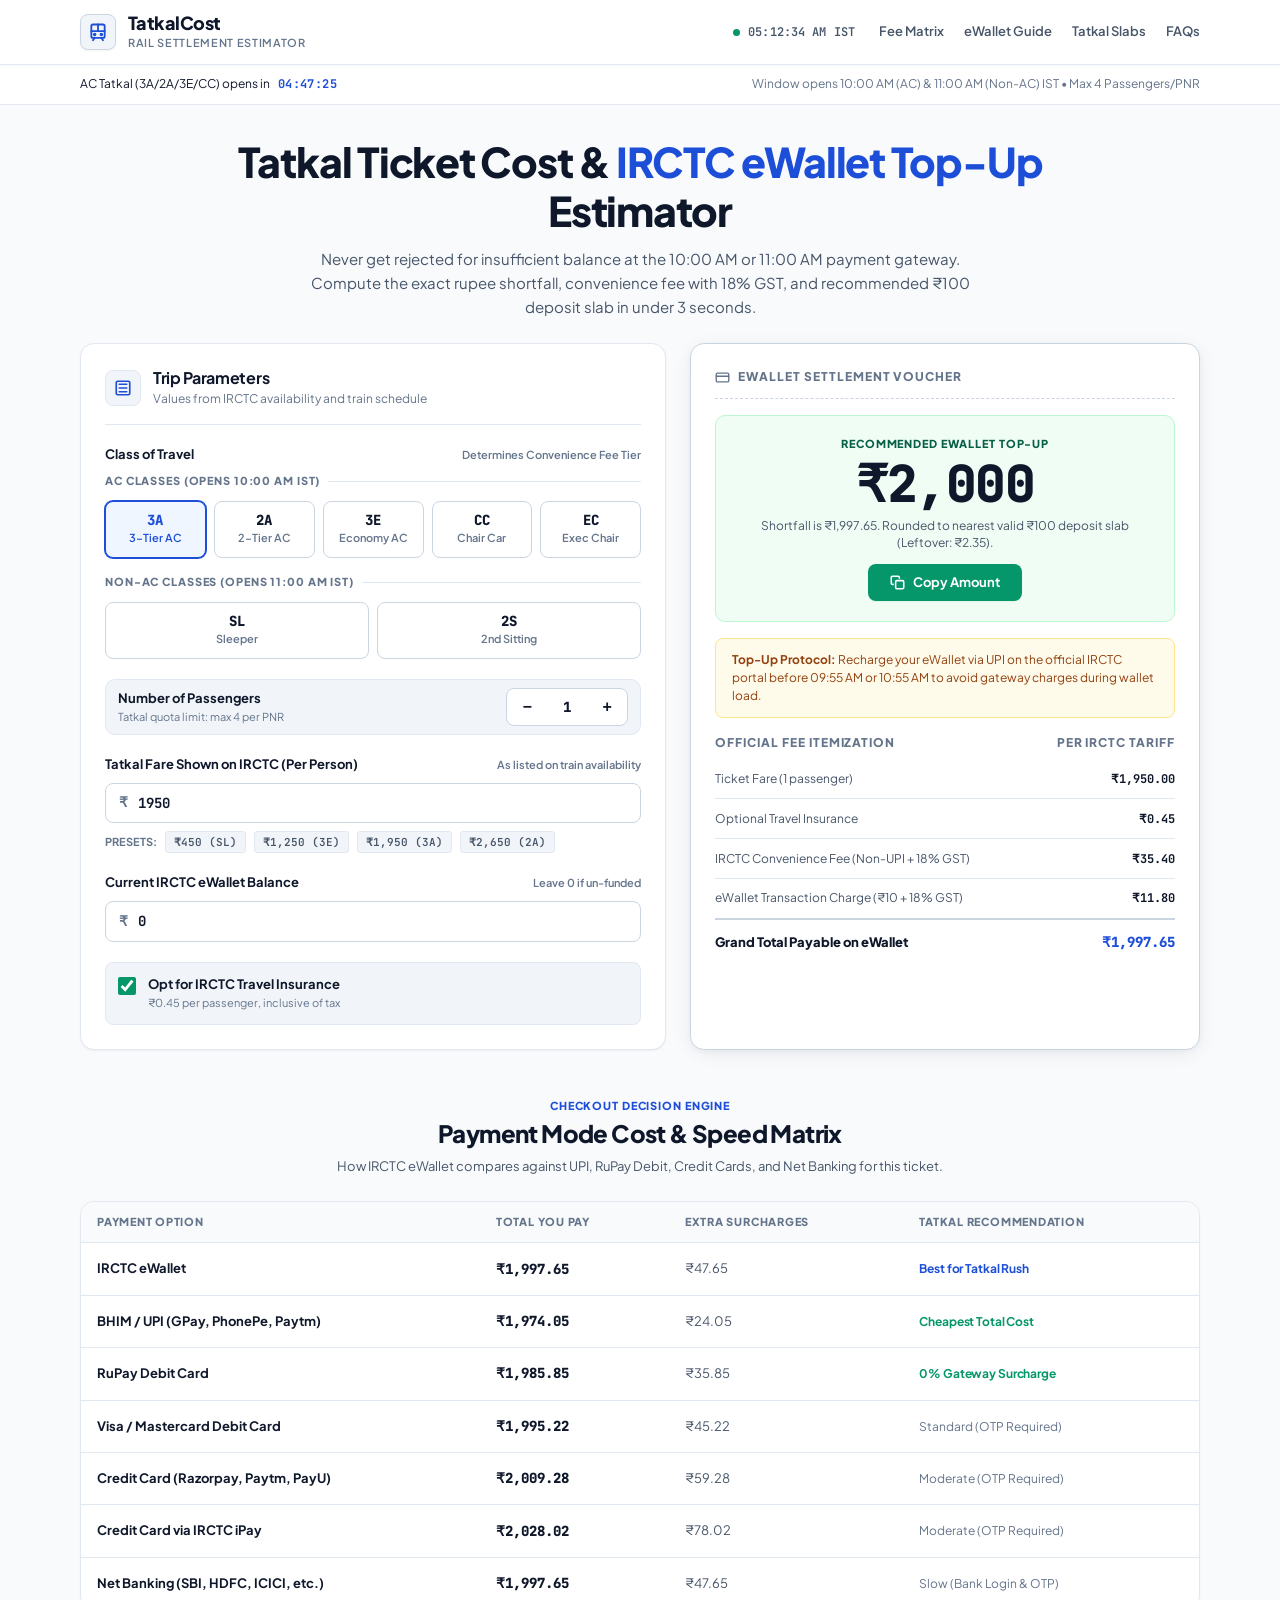
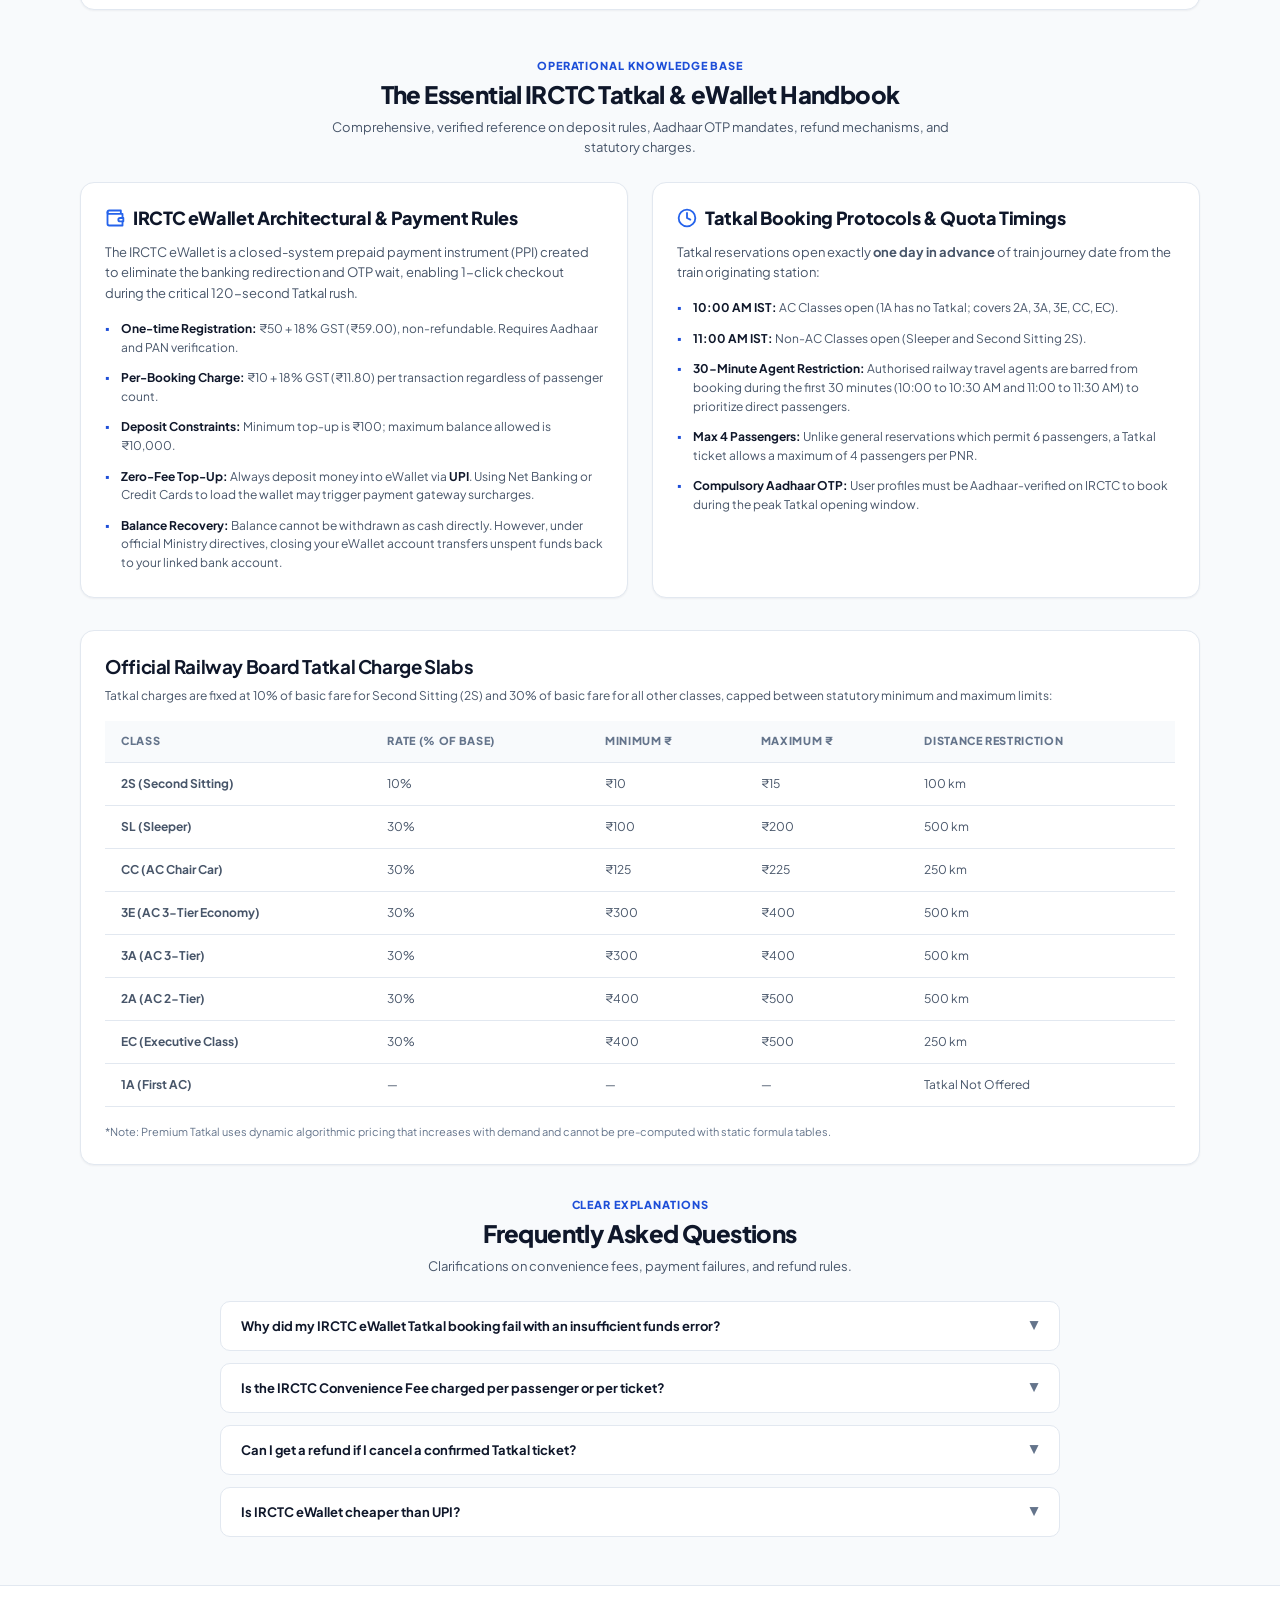
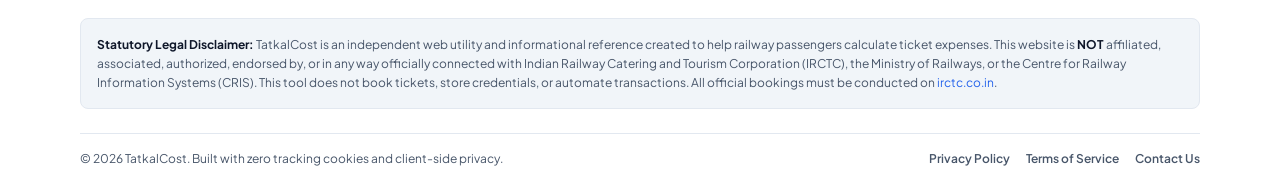
==== commit 0c0bbabf: "seo: add sitemap, robots.txt, Google verification, and update domain URLs" ====
--- a/index.html
+++ b/index.html
@@ -6,13 +6,14 @@
   <title>Tatkal Ticket Cost & IRCTC eWallet Top-Up Estimator | Live Fare Calculator</title>
   <meta name="description" content="Calculate the exact total payable for Indian Railways Tatkal tickets, find the precise IRCTC eWallet top-up amount needed, and compare payment gateway charges across UPI, Cards, and Net Banking.">
   <meta name="keywords" content="tatkal ticket cost, irctc ewallet top up calculator, irctc convenience fee, tatkal charges per class, irctc payment gateway charges, tatkal booking time">
-  <link rel="canonical" href="https://tatkalcost.in/">
+  <meta name="google-site-verification" content="T1S0BtEkYzkUn1mI0olN8UDkgovK8Fp5KmW0x996lug">
+  <link rel="canonical" href="https://tatkalcost.pages.dev/">
 
   <!-- Open Graph / Social Meta -->
   <meta property="og:type" content="website">
   <meta property="og:title" content="Tatkal Ticket Cost & IRCTC eWallet Top-Up Estimator">
   <meta property="og:description" content="Prevent Tatkal booking failure. Calculate the exact eWallet top-up amount needed including convenience fees and 18% GST before 10 AM / 11 AM.">
-  <meta property="og:url" content="https://tatkalcost.in/">
+  <meta property="og:url" content="https://tatkalcost.pages.dev/">
   <link rel="icon" type="image/svg+xml" href="favicon.svg">
   <link rel="preconnect" href="https://fonts.googleapis.com">
   <link rel="preconnect" href="https://fonts.gstatic.com" crossorigin>
@@ -28,7 +29,7 @@
     "@context": "https://schema.org",
     "@type": "WebApplication",
     "name": "Tatkal Ticket Cost & eWallet Estimator",
-    "url": "https://tatkalcost.in/",
+    "url": "https://tatkalcost.pages.dev/",
     "applicationCategory": "UtilityApplication",
     "operatingSystem": "All",
     "description": "Calculates real-world Tatkal ticket costs, IRCTC convenience fees, and exact eWallet deposit requirements for Indian Railways bookings.",
